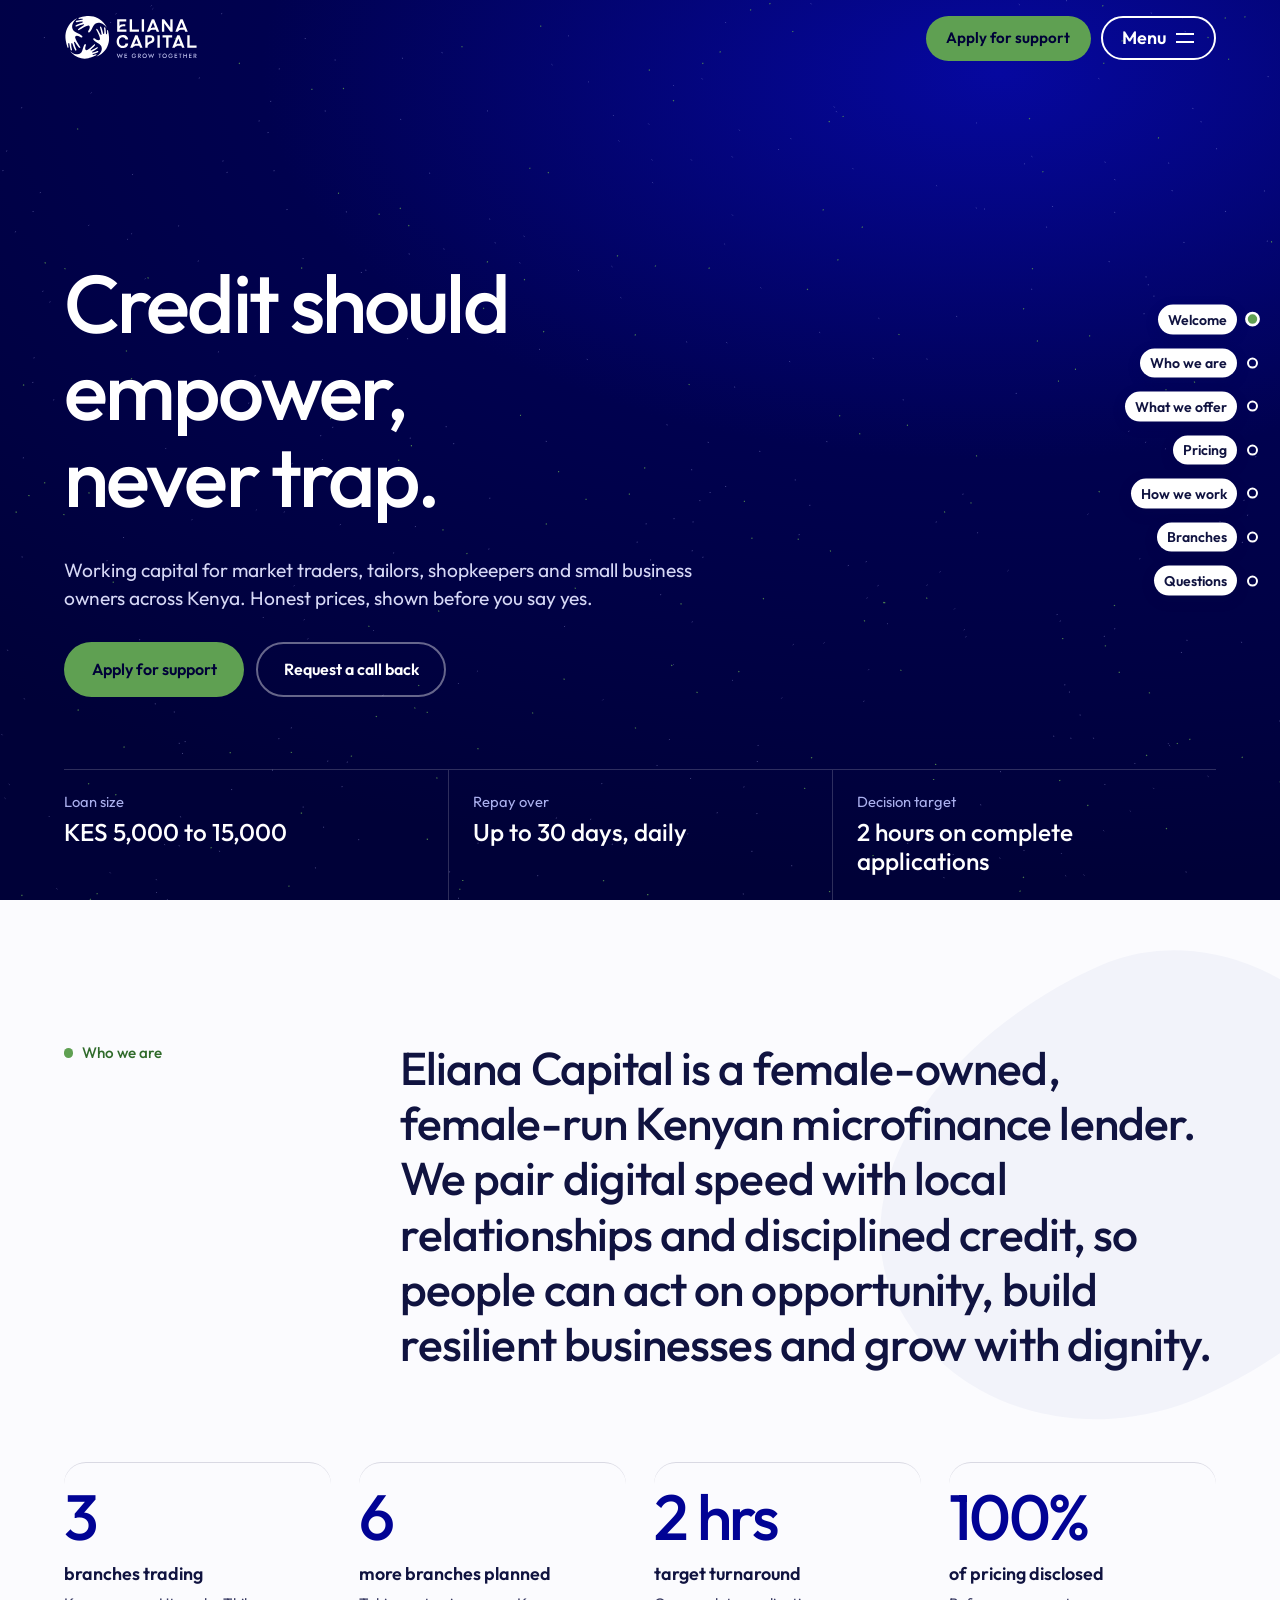
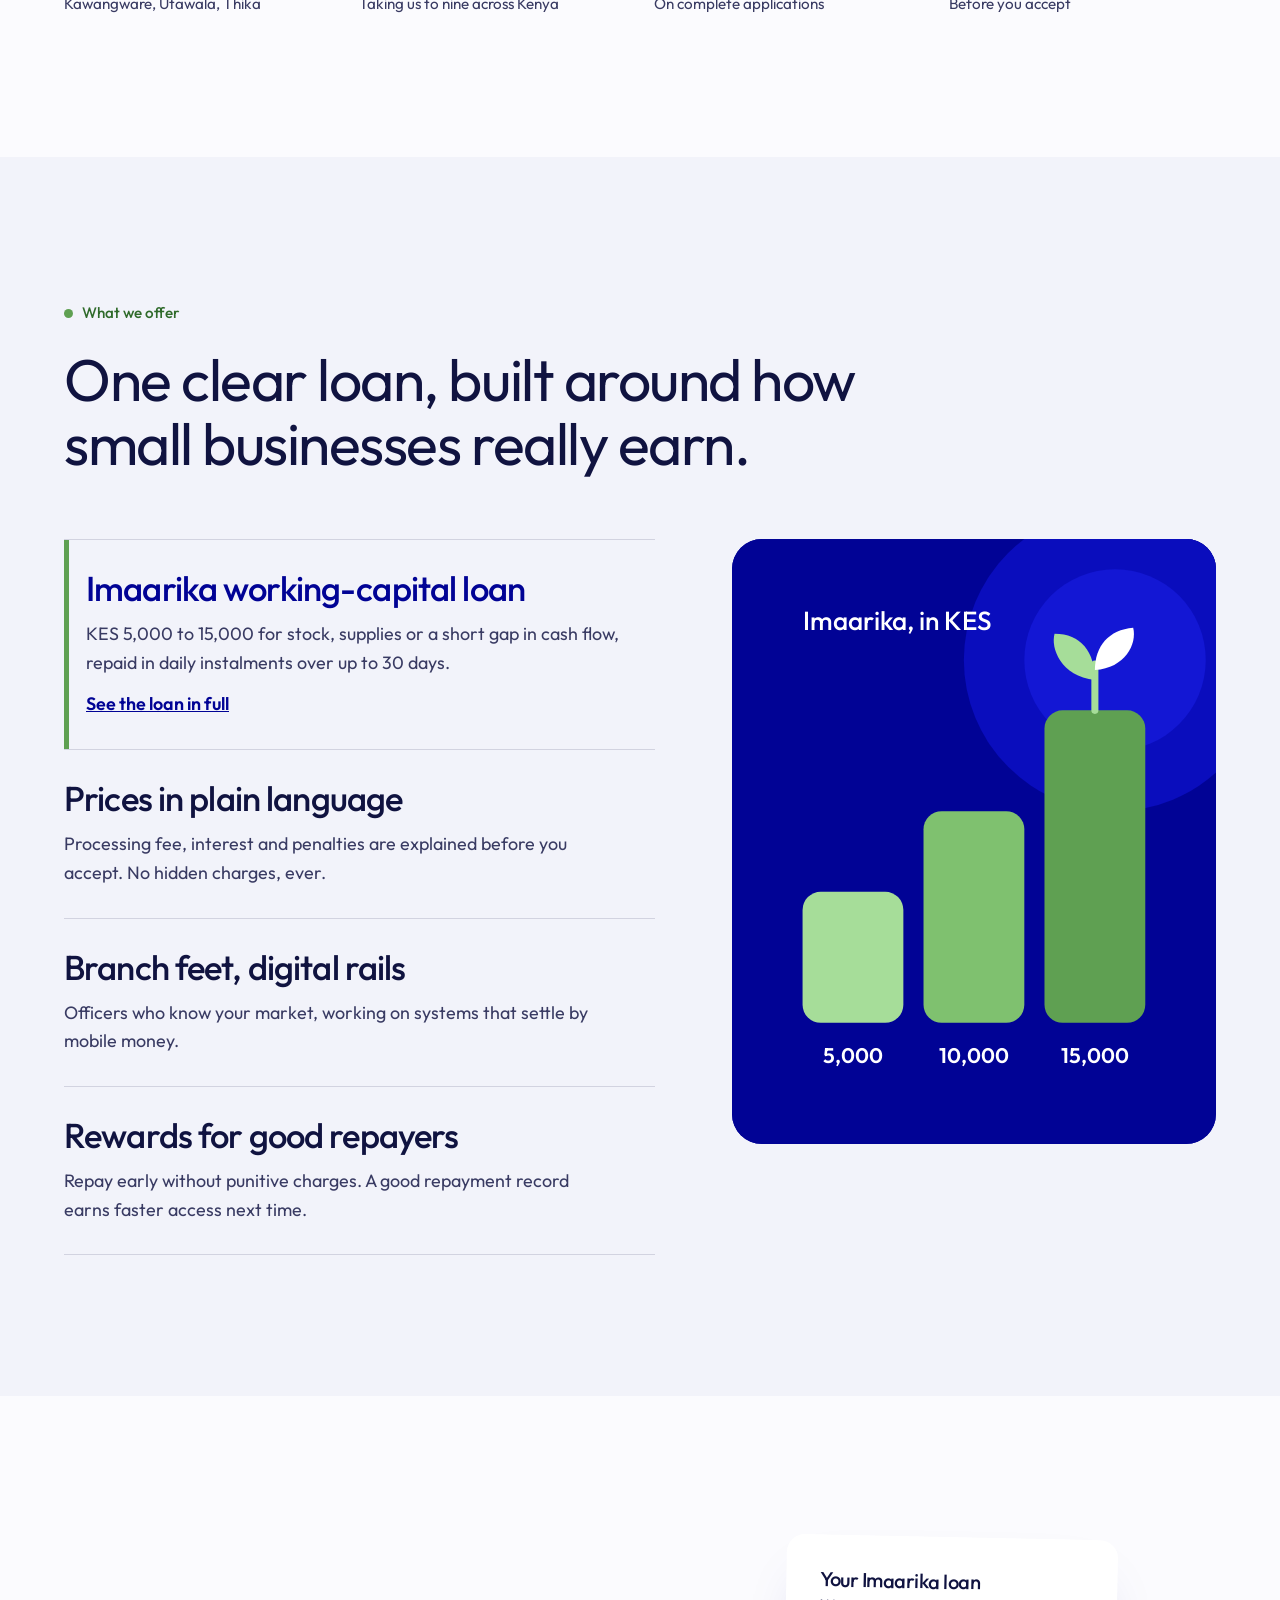
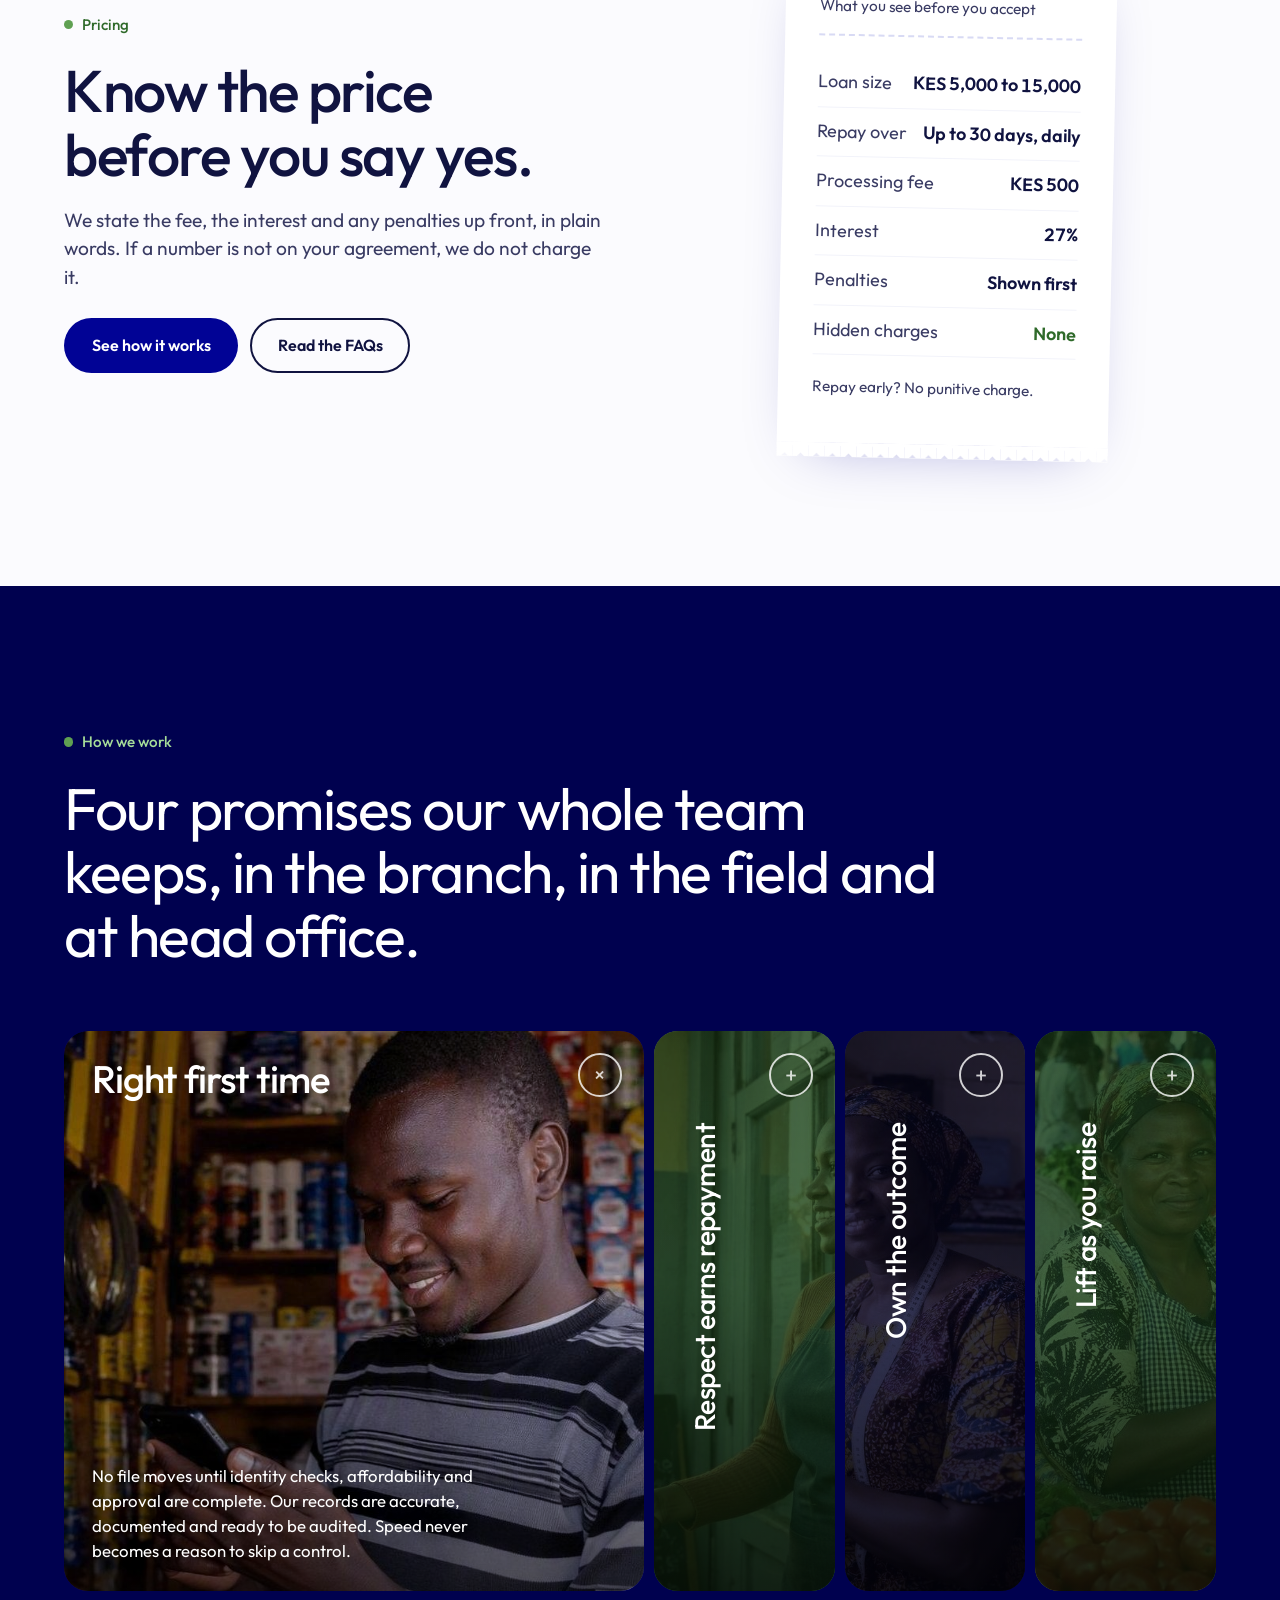
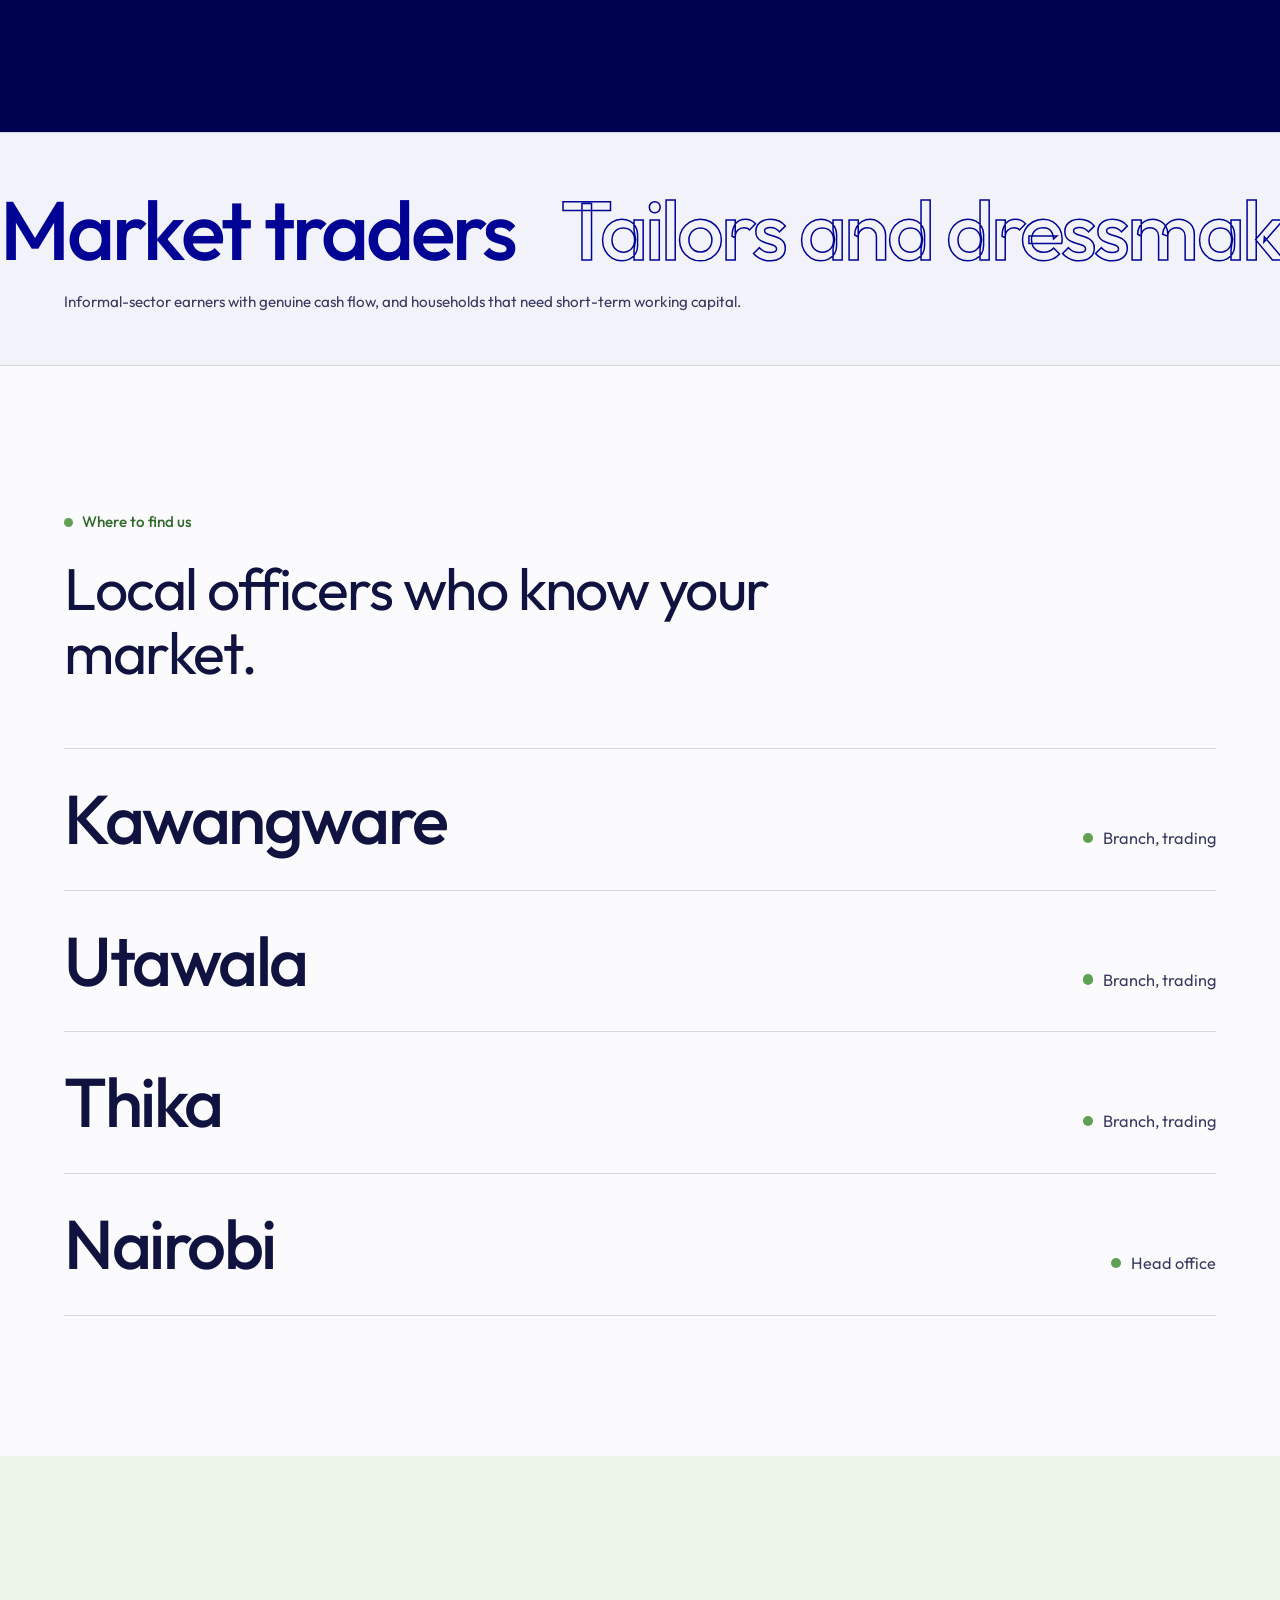
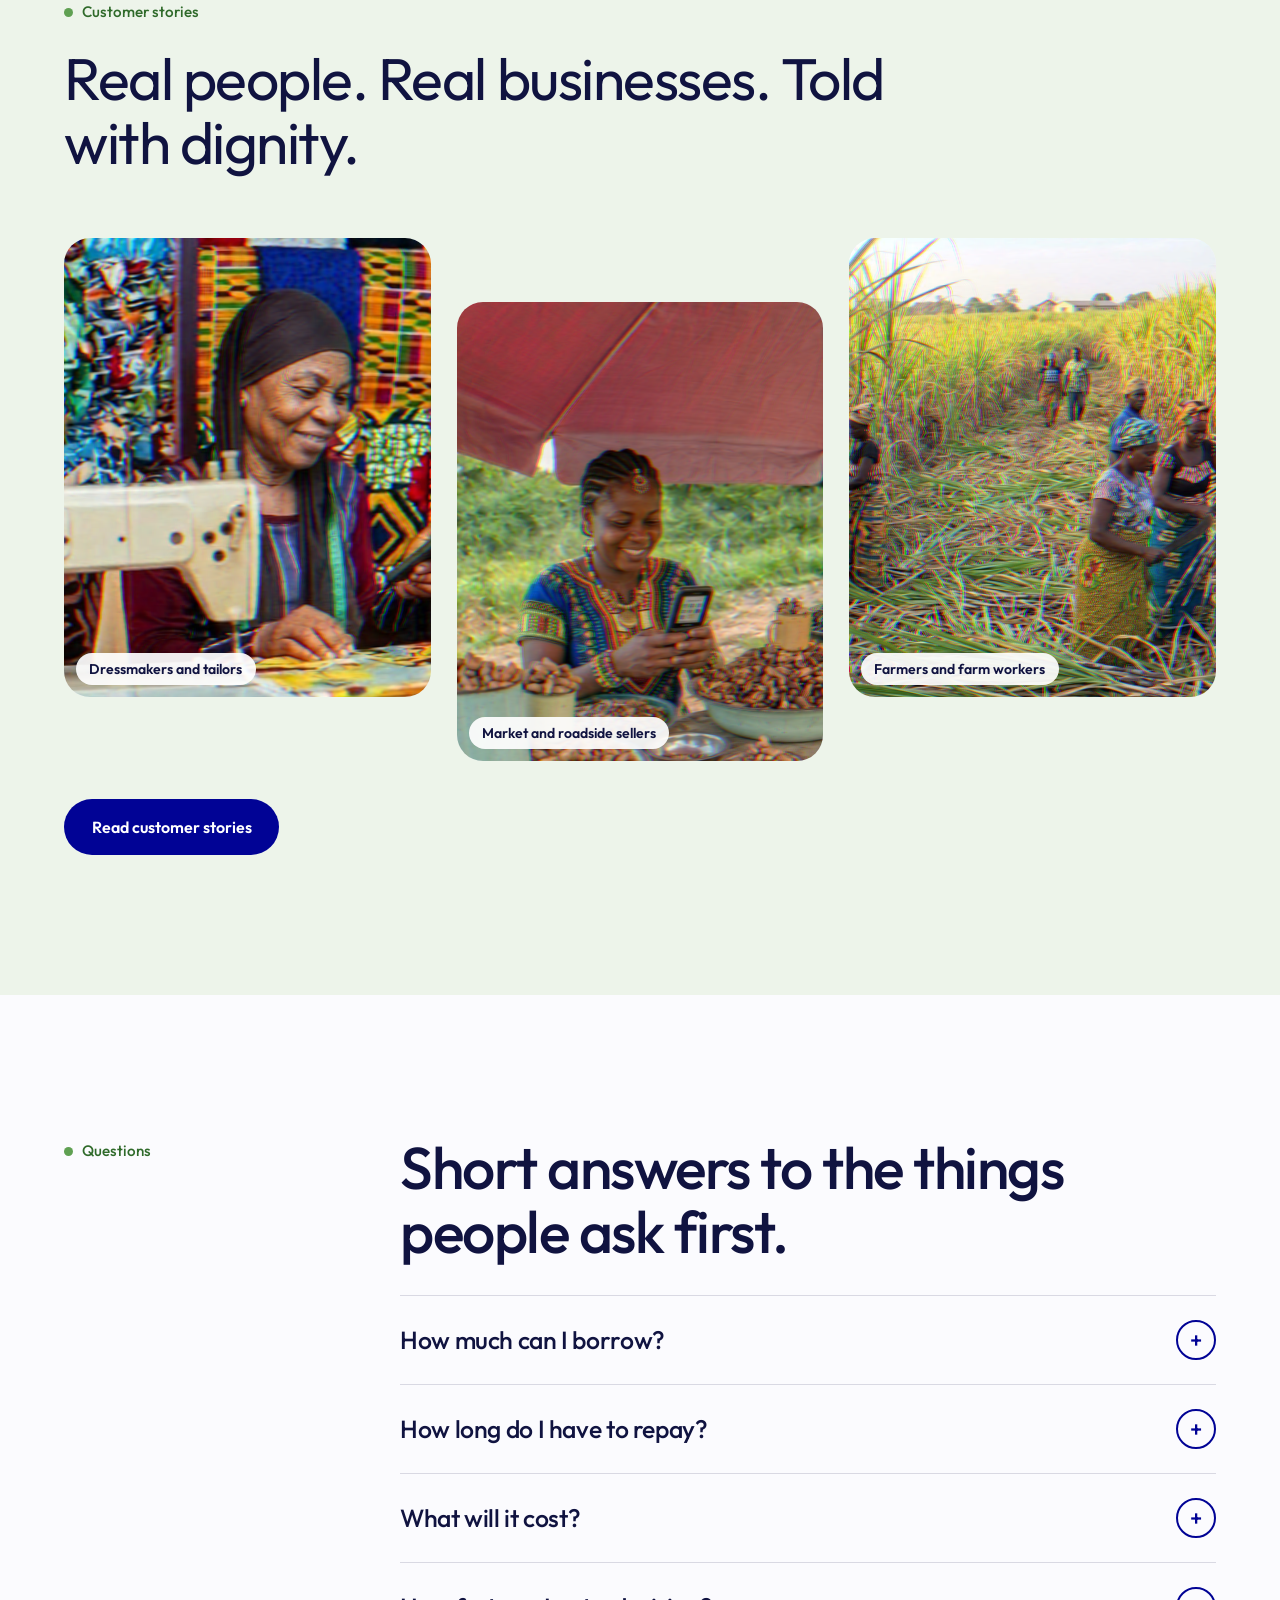
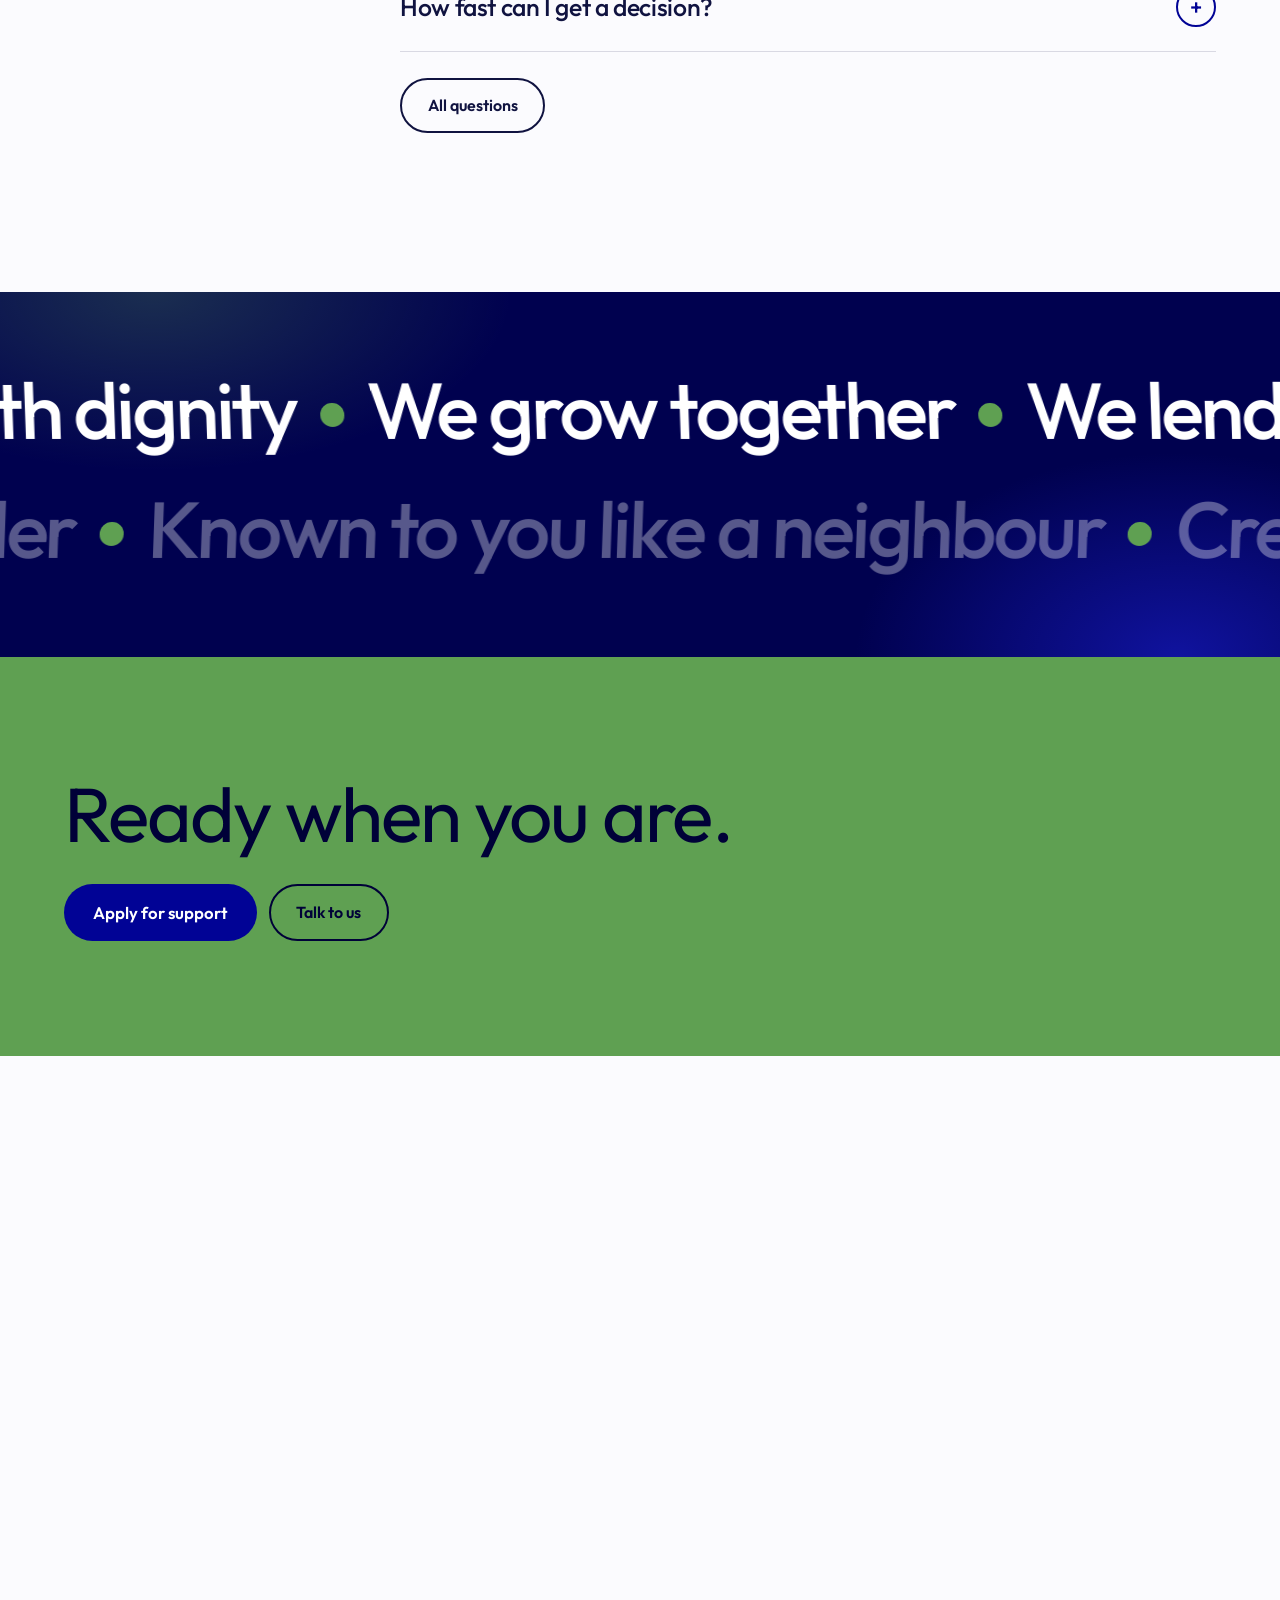
==== index.html @ a9d2c8b0 "my first commit" ====
<!doctype html>
<html lang="en">
<head>
<meta charset="utf-8">
<meta name="viewport" content="width=device-width, initial-scale=1">
<title>Eliana Capital | Credit that empowers, never traps</title>
<meta name="description" content="Eliana Capital is a Kenyan digital microfinance lender offering responsible working-capital loans of KES 5,000 to 15,000 with prices shown up front.">
<meta property="og:title" content="Eliana Capital | Credit that empowers, never traps"><meta property="og:description" content="Eliana Capital is a Kenyan digital microfinance lender offering responsible working-capital loans of KES 5,000 to 15,000 with prices shown up front."><meta property="og:type" content="website">
<meta name="theme-color" content="#010395">
<link rel="icon" href="assets/favicon.svg" type="image/svg+xml">
<link rel="preconnect" href="https://fonts.googleapis.com"><link rel="preconnect" href="https://fonts.gstatic.com" crossorigin>
<link href="https://fonts.googleapis.com/css2?family=Outfit:wght@300;400;500;600;700&display=swap" rel="stylesheet">
<link rel="stylesheet" href="css/styles.css">
</head>
<body>
<div class="curtain" aria-hidden="true"><svg viewBox="-1.05 -1.05 2.1 2.1"><use href="#hands"/></svg></div>
<noscript><style>.curtain{display:none}</style></noscript>
<a class="skip" href="#main">Skip to content</a>
<svg width="0" height="0" style="position:absolute" aria-hidden="true" focusable="false"><defs>
<g id="hands"><path d="M-0.5421 -0.8071C-0.5138 -0.8379 -0.483 -0.8662 -0.4508 -0.893C-0.4995 -0.8702 -0.5468 -0.8428 -0.5923 -0.8108C-0.8623 -0.6204 -1.0 -0.3123 -0.9848 -0.005C-0.9817 0.0373 -0.977 0.0809 -0.9701 0.1255C-0.9552 0.2226 -0.9305 0.3249 -0.8929 0.4309C-0.8872 0.4468 -0.8787 0.4589 -0.8642 0.4573C-0.8462 0.4553 -0.8404 0.437 -0.8433 0.4225C-0.8638 0.321 -0.8613 0.2533 -0.8386 0.2442C-0.8255 0.2388 -0.8124 0.2438 -0.8025 0.2947C-0.7878 0.3706 -0.7735 0.4731 -0.7491 0.551C-0.744 0.5673 -0.7277 0.5849 -0.7036 0.5771C-0.6877 0.5719 -0.679 0.5518 -0.6857 0.5261C-0.7079 0.441 -0.7255 0.3503 -0.7182 0.2696C-0.7165 0.2501 -0.7062 0.242 -0.6956 0.242C-0.6833 0.242 -0.6747 0.2492 -0.664 0.2784C-0.6319 0.3665 -0.577 0.5302 -0.5308 0.5815C-0.5208 0.5927 -0.5078 0.594 -0.4955 0.5867C-0.4833 0.5794 -0.4786 0.5604 -0.4859 0.5401C-0.5093 0.4749 -0.5723 0.3313 -0.5963 0.2052C-0.5985 0.1935 -0.5862 0.1763 -0.5712 0.1813C-0.5466 0.1894 -0.4301 0.3817 -0.3684 0.4481C-0.3304 0.4888 -0.293 0.4665 -0.3125 0.423C-0.3293 0.3852 -0.3784 0.3224 -0.4196 0.2522C-0.4905 0.1312 -0.5581 -0.0073 -0.5413 -0.0453C-0.5137 -0.1076 -0.4138 -0.0891 -0.3497 -0.0561C-0.3001 -0.0305 -0.2547 0.0062 -0.2202 -0.0247C-0.1879 -0.0535 -0.232 -0.0949 -0.2964 -0.1371C-0.355 -0.1755 -0.4464 -0.216 -0.5332 -0.2616C-0.6337 -0.3143 -0.6927 -0.4234 -0.6792 -0.5361C-0.6789 -0.5386 -0.6786 -0.541 -0.6782 -0.5435C-0.664 -0.6429 -0.6101 -0.7332 -0.5421 -0.8071Z"/><path d="M0.818 -0.5441C0.8472 -0.5161 0.8738 -0.4859 0.8989 -0.4544C0.8779 -0.5017 0.8525 -0.5479 0.8226 -0.5923C0.6447 -0.8562 0.3507 -0.995 0.0545 -0.9866C0.0137 -0.9845 -0.0284 -0.9808 -0.0715 -0.9751C-0.1653 -0.9627 -0.2644 -0.941 -0.3672 -0.9069C-0.3827 -0.9017 -0.3944 -0.8938 -0.3932 -0.8798C-0.3916 -0.8624 -0.3741 -0.8564 -0.3602 -0.859C-0.262 -0.8766 -0.1968 -0.8729 -0.1884 -0.8509C-0.1836 -0.8381 -0.1887 -0.8255 -0.2379 -0.8171C-0.3113 -0.8044 -0.4103 -0.7928 -0.4857 -0.7708C-0.5016 -0.7662 -0.5189 -0.7509 -0.5118 -0.7275C-0.5072 -0.7121 -0.488 -0.7033 -0.4631 -0.7093C-0.3806 -0.729 -0.2929 -0.744 -0.2154 -0.7354C-0.1967 -0.7333 -0.189 -0.7233 -0.1893 -0.713C-0.1895 -0.7012 -0.1966 -0.693 -0.2249 -0.6834C-0.3104 -0.6542 -0.4692 -0.6047 -0.5196 -0.5612C-0.5306 -0.5517 -0.5321 -0.5393 -0.5253 -0.5273C-0.5185 -0.5154 -0.5003 -0.5105 -0.4806 -0.5171C-0.4173 -0.5383 -0.2777 -0.5961 -0.1558 -0.6167C-0.1445 -0.6186 -0.1282 -0.6064 -0.1333 -0.5921C-0.1416 -0.5685 -0.3292 -0.4602 -0.3944 -0.402C-0.4344 -0.3664 -0.4136 -0.3299 -0.3713 -0.3477C-0.3346 -0.3632 -0.2731 -0.4092 -0.2046 -0.4474C-0.0867 -0.5133 0.0481 -0.5756 0.0843 -0.5587C0.1438 -0.5308 0.124 -0.435 0.0908 -0.3738C0.0652 -0.3267 0.029 -0.2836 0.058 -0.2498C0.0851 -0.2182 0.1259 -0.2598 0.1678 -0.3209C0.206 -0.3766 0.2469 -0.4638 0.2925 -0.5465C0.3453 -0.6422 0.4516 -0.6969 0.5598 -0.6815C0.5621 -0.6812 0.5645 -0.6808 0.5669 -0.6804C0.6623 -0.6647 0.7482 -0.611 0.818 -0.5441Z"/><path d="M0.5132 0.7895C0.484 0.8154 0.4528 0.8386 0.4205 0.8604C0.4677 0.8439 0.5142 0.823 0.5593 0.7976C0.8273 0.647 0.9839 0.3747 0.9988 0.0888C1.0 0.0493 0.9997 0.0086 0.9976 -0.0334C0.9929 -0.1247 0.9798 -0.2217 0.9549 -0.3234C0.9512 -0.3387 0.9445 -0.3506 0.9309 -0.3505C0.914 -0.3504 0.9069 -0.334 0.9082 -0.3204C0.9176 -0.2245 0.909 -0.162 0.8871 -0.1557C0.8744 -0.152 0.8627 -0.1579 0.8584 -0.2059C0.8519 -0.2776 0.8484 -0.3738 0.8332 -0.4482C0.83 -0.4638 0.8166 -0.4816 0.7935 -0.4767C0.7783 -0.4734 0.7684 -0.4556 0.7722 -0.4312C0.7847 -0.3502 0.7924 -0.2646 0.778 -0.1906C0.7745 -0.1727 0.7643 -0.1662 0.7544 -0.1672C0.743 -0.1684 0.7358 -0.1759 0.7287 -0.2038C0.7072 -0.2884 0.6719 -0.4452 0.634 -0.4971C0.6257 -0.5084 0.6139 -0.5109 0.6018 -0.5052C0.5898 -0.4996 0.5837 -0.4825 0.5885 -0.463C0.604 -0.4004 0.6488 -0.2615 0.659 -0.1425C0.66 -0.1315 0.647 -0.1167 0.6336 -0.1227C0.6115 -0.1326 0.5219 -0.3216 0.471 -0.3889C0.4397 -0.4302 0.403 -0.4131 0.4168 -0.371C0.4289 -0.3344 0.4684 -0.2716 0.4999 -0.2027C0.5541 -0.084 0.6036 0.0506 0.5845 0.0841C0.553 0.1393 0.4623 0.1127 0.406 0.076C0.3625 0.0477 0.324 0.0094 0.2891 0.0347C0.2565 0.0584 0.2934 0.1009 0.349 0.1461C0.3997 0.1871 0.4805 0.2333 0.5565 0.2836C0.6445 0.342 0.6889 0.4485 0.6657 0.5515C0.6652 0.5538 0.6647 0.5561 0.6641 0.5583C0.6415 0.649 0.5831 0.7275 0.5132 0.7895Z"/><path d="M-0.6783 0.6816C-0.7083 0.6622 -0.7365 0.6404 -0.7637 0.6173C-0.7375 0.6549 -0.7076 0.6908 -0.6741 0.7243C-0.4749 0.9239 -0.1958 0.995 0.0604 0.9377C0.0955 0.9291 0.1314 0.9187 0.168 0.9065C0.2475 0.8799 0.3299 0.8443 0.4136 0.7973C0.4262 0.7902 0.4351 0.7814 0.4316 0.7694C0.4274 0.7545 0.4111 0.7523 0.3994 0.7568C0.317 0.7887 0.2597 0.7965 0.2487 0.7788C0.2424 0.7685 0.2447 0.7567 0.286 0.741C0.3477 0.7177 0.4319 0.6908 0.4938 0.659C0.5068 0.6523 0.5192 0.6362 0.5092 0.617C0.5025 0.6043 0.4843 0.6 0.4637 0.6093C0.3953 0.6403 0.3216 0.6682 0.2527 0.6738C0.2361 0.6752 0.2277 0.6677 0.2262 0.6588C0.2244 0.6484 0.2292 0.6401 0.2522 0.627C0.3216 0.5872 0.4514 0.5173 0.4879 0.471C0.4958 0.4609 0.4951 0.4499 0.4871 0.4406C0.4792 0.4314 0.4626 0.4302 0.4466 0.4393C0.3951 0.4684 0.2834 0.5422 0.1809 0.5806C0.1714 0.5842 0.1551 0.5763 0.1571 0.563C0.1604 0.5411 0.3052 0.4153 0.3521 0.3537C0.3809 0.316 0.3567 0.2877 0.3229 0.3103C0.2936 0.33 0.2479 0.3804 0.1948 0.4252C0.1033 0.5024 -0.0034 0.5793 -0.0377 0.5706C-0.0941 0.5565 -0.0931 0.4698 -0.0745 0.411C-0.0602 0.3656 -0.036 0.3221 -0.0669 0.2976C-0.0958 0.2746 -0.1243 0.3177 -0.1504 0.378C-0.1743 0.4328 -0.1951 0.5156 -0.2208 0.5952C-0.2506 0.6873 -0.3338 0.7527 -0.4305 0.7576C-0.4326 0.7578 -0.4347 0.7578 -0.4369 0.7579C-0.5225 0.7603 -0.6063 0.7281 -0.6783 0.6816Z"/></g>
</defs></svg>
<header class="hdr"><div class="container">
<a class="logo " href="index.html" aria-label="Eliana Capital, home"><img class="logo-on-dark" src="assets/logo-white.svg" alt="Eliana Capital, we grow together" width="134" height="46"><img class="logo-on-light" src="assets/logo-color.svg" alt="" width="134" height="46" aria-hidden="true"></a>
<div class="hdr-right"><a class="btn btn-sm" href="contact.html#apply">Apply for support</a>
<button class="menu-btn" type="button" aria-expanded="false" aria-controls="menu"><span>Menu</span><i></i></button></div>
</div></header>
<nav class="menu" id="menu" aria-label="Main">
<ul><li><a href="index.html" aria-current="page">Home</a></li><li><a href="about.html">About us</a></li><li><a href="services.html">Our services</a></li><li><a href="how-it-works.html">How it works</a></li><li><a href="customer-stories.html">Customer stories</a></li><li><a href="faqs.html">FAQs</a></li><li><a href="contact.html">Contact us</a></li></ul>
<aside><h2>Talk to us</h2><p><a href="tel:+254700000000">+254 7XX XXX XXX</a><br><a href="https://wa.me/254700000000">WhatsApp us</a><br><a href="mailto:hello@eliana-capital.com">hello@eliana-capital.com</a></p>
<h2>Find us</h2><p>Kawangware, Utawala, Thika<br>Head office, Nairobi</p></aside>
</nav>
<main id="main">
<section class="hero" id="top" data-rail="Welcome">
<svg class="hero-mark" viewBox="-1.05 -1.05 2.1 2.1" aria-hidden="true"><use href="#hands"/></svg>
<canvas data-flow aria-hidden="true"></canvas>
<canvas data-scene="hero" aria-hidden="true"></canvas>
<div class="container hero-inner">
<h1><span class="ln"><span>Credit should</span></span><span class="ln"><span>empower,</span></span><span class="ln"><span>never trap.</span></span></h1>
<p class="lead">Working capital for market traders, tailors, shopkeepers and small business owners across Kenya. Honest prices, shown before you say yes.</p>
<div class="btn-row"><a class="btn btn-green" href="contact.html#apply">Apply for support</a><a class="btn btn-ghost" href="contact.html#callback">Request a call back</a></div>
</div>
<div class="container"><dl class="hero-facts">
<div><dt>Loan size</dt><dd>KES 5,000 to 15,000</dd></div>
<div><dt>Repay over</dt><dd>Up to 30 days, daily</dd></div>
<div><dt>Decision target</dt><dd>2 hours on complete applications</dd></div>
</dl></div></section>

<section class="sec" id="who" data-rail="Who we are">
<div class="blob" style="width:42vw;height:34vw;right:-10vw;top:8%;transform:rotate(-24deg)"></div>
<div class="container">
<div class="grid-label"><p class="label">Who we are</p>
<p class="lit" data-lit>Eliana Capital is a female-owned, female-run Kenyan microfinance lender. We pair digital speed with local relationships and disciplined credit, so people can act on opportunity, build resilient businesses and grow with dignity.</p></div>
<dl class="stats">
<div class="stat"><dt>Branches trading</dt><dd><span class="v">3</span><span class="t">branches trading</span><span class="s">Kawangware, Utawala, Thika</span></dd></div>
<div class="stat"><dt>Planned</dt><dd><span class="v">6</span><span class="t">more branches planned</span><span class="s">Taking us to nine across Kenya</span></dd></div>
<div class="stat"><dt>Turnaround</dt><dd><span class="v">2 hrs</span><span class="t">target turnaround</span><span class="s">On complete applications</span></dd></div>
<div class="stat"><dt>Pricing</dt><dd><span class="v">100%</span><span class="t">of pricing disclosed</span><span class="s">Before you accept</span></dd></div>
</dl></div></section>

<section class="sec sec--mist" id="offer" data-rail="What we offer">
<div class="container">
<div class="sec-head"><p class="label">What we offer</p><h2>One clear loan, built around how small businesses really earn.</h2></div>
<div class="split"><ul class="svc-list"><li class="svc" tabindex="0"><h3>Imaarika working-capital loan</h3><p>KES 5,000 to 15,000 for stock, supplies or a short gap in cash flow, repaid in daily instalments over up to 30 days.</p><a href="services.html">See the loan in full</a></li><li class="svc" tabindex="0"><h3>Prices in plain language</h3><p>Processing fee, interest and penalties are explained before you accept. No hidden charges, ever.</p></li><li class="svc" tabindex="0"><h3>Branch feet, digital rails</h3><p>Officers who know your market, working on systems that settle by mobile money.</p></li><li class="svc" tabindex="0"><h3>Rewards for good repayers</h3><p>Repay early without punitive charges. A good repayment record earns faster access next time.</p></li></ul>
<div class="stage" aria-hidden="false">
<svg class="scene" viewBox="0 0 480 600" role="img" aria-label="Three bars rising from KES 5,000 to KES 15,000, topped with a sprout"><rect width="480" height="600" fill="#010395"/>
<circle cx="380" cy="120" r="150" fill="#0a0dbd"/><circle cx="380" cy="120" r="90" fill="#1317d4"/>
<rect x="70" y="350" width="100" height="130" rx="18" fill="#a6dd99"/><rect x="190" y="270" width="100" height="210" rx="18" fill="#7fc16f"/><rect x="310" y="170" width="100" height="310" rx="18" fill="#5fa052"/>
<g fill="#fff" font-size="21" font-weight="600" text-anchor="middle"><text x="120" y="520">5,000</text><text x="240" y="520">10,000</text><text x="360" y="520">15,000</text></g>
<text x="70" y="90" fill="#fff" font-size="26" font-weight="500">Imaarika, in KES</text>
<g transform="translate(360 170)"><path d="M0 0 V-46" stroke="#a6dd99" stroke-width="7" stroke-linecap="round"/><path d="M0 -30 C-34 -34 -44 -62 -40 -76 C-14 -76 0 -58 0 -30Z" fill="#a6dd99"/><path d="M0 -40 C30 -42 42 -66 38 -82 C14 -80 0 -64 0 -40Z" fill="#fff"/></g></svg>
<svg class="scene" viewBox="0 0 480 600" role="img" aria-label="A receipt listing fee, interest and no hidden charges"><rect width="480" height="600" fill="#2f6a2a"/>
<circle cx="90" cy="520" r="170" fill="#3a7a33"/>
<path d="M90 70 H390 V500 L367 484 L343 500 L318 484 L294 500 L270 484 L245 500 L221 484 L197 500 L172 484 L148 500 L124 484 L90 500Z" fill="#fff"/>
<g fill="#101340" font-size="22" font-weight="600"><text x="122" y="130">Your Imaarika loan</text></g>
<g fill="#393b63" font-size="19"><text x="122" y="200">Processing fee</text><text x="122" y="262">Interest</text><text x="122" y="324">Penalties</text><text x="122" y="386">Hidden charges</text></g>
<g fill="#101340" font-size="19" font-weight="600" text-anchor="end"><text x="358" y="200">KES 500</text><text x="358" y="262">27%</text><text x="358" y="324">Stated first</text><text x="358" y="386" fill="#2f6a2a">None</text></g>
<g stroke="#d8daf4" stroke-width="2" stroke-dasharray="6 6"><path d="M122 150 H358"/></g>
<circle cx="240" cy="440" r="26" fill="#5fa052"/><path d="M227 440 l9 10 l18 -21" stroke="#fff" stroke-width="6" fill="none" stroke-linecap="round" stroke-linejoin="round"/></svg>
<svg class="scene" viewBox="0 0 480 600" role="img" aria-label="Branch locations connected to a mobile phone"><rect width="480" height="600" fill="#d8daf4"/>
<circle cx="240" cy="300" r="210" fill="#e6e7f8"/><circle cx="240" cy="300" r="140" fill="#eff0fb"/>
<g stroke="#010395" stroke-width="3" stroke-dasharray="3 9" stroke-linecap="round" fill="none"><path d="M96 150 Q170 230 210 280"/><path d="M96 450 Q170 380 210 330"/><path d="M400 120 Q330 210 285 270"/></g>
<g fill="#5fa052"><circle cx="96" cy="150" r="22"/><circle cx="96" cy="450" r="22"/><circle cx="400" cy="120" r="22"/></g><g fill="#fff"><circle cx="96" cy="150" r="8"/><circle cx="96" cy="450" r="8"/><circle cx="400" cy="120" r="8"/></g>
<g fill="#101340" font-size="18" font-weight="600"><text x="126" y="157">Kawangware</text><text x="126" y="457">Utawala</text><text x="300" y="100" >Thika</text></g>
<rect x="195" y="230" width="100" height="190" rx="20" fill="#010395"/><rect x="205" y="250" width="80" height="140" rx="8" fill="#fff"/><circle cx="245" cy="406" r="6" fill="#d8daf4"/>
<rect x="215" y="268" width="60" height="10" rx="5" fill="#d8daf4"/><rect x="215" y="290" width="40" height="10" rx="5" fill="#d8daf4"/><rect x="215" y="322" width="60" height="42" rx="10" fill="#5fa052"/></svg>
<svg class="scene" viewBox="0 0 480 600" role="img" aria-label="Steps climbing upward, one step per loan"><rect width="480" height="600" fill="#00014f"/>
<circle cx="120" cy="140" r="120" fill="#0a0dbd" opacity=".7"/>
<rect x="60" y="400" width="90" height="120" rx="14" fill="#a6dd99"/><rect x="160" y="340" width="90" height="180" rx="14" fill="#7fc16f"/><rect x="260" y="270" width="90" height="250" rx="14" fill="#5fa052"/><rect x="360" y="190" width="70" height="330" rx="14" fill="#fff"/>
<g stroke="#a6dd99" stroke-width="3" stroke-dasharray="3 9" stroke-linecap="round" fill="none"><path d="M105 370 Q140 300 205 310"/><path d="M205 310 Q250 250 305 240"/><path d="M305 240 Q340 170 395 160"/></g>
<circle cx="395" cy="150" r="22" fill="#5fa052"/><path d="M384 150 l8 9 l16 -19" stroke="#fff" stroke-width="5" fill="none" stroke-linecap="round" stroke-linejoin="round"/>
<text x="60" y="80" fill="#fff" font-size="26" font-weight="500">Each good repayment</text><text x="60" y="112" fill="#cfd1f3" font-size="22">opens the next door faster</text></svg>
</div></div>
</div></section>

<section class="sec" id="price" data-rail="Pricing">
<div class="container grid-2" style="align-items:center">
<div><p class="label">Pricing</p><h2>Know the price before you say yes.</h2>
<p class="lead" style="margin-top:1.2rem">We state the fee, the interest and any penalties up front, in plain words. If a number is not on your agreement, we do not charge it.</p>
<div class="btn-row" style="margin-top:1.6rem"><a class="btn btn-blue" href="how-it-works.html">See how it works</a><a class="btn btn-line" href="faqs.html">Read the FAQs</a></div></div>
<div class="receipt" role="group" aria-label="Example of what is shown before you accept">
<h3>Your Imaarika loan</h3><p class="sub">What you see before you accept</p>
<dl><div class="row"><dt>Loan size</dt><dd>KES 5,000 to 15,000</dd></div>
<div class="row"><dt>Repay over</dt><dd>Up to 30 days, daily</dd></div>
<div class="row"><dt>Processing fee</dt><dd>KES 500</dd></div>
<div class="row"><dt>Interest</dt><dd>27%</dd></div>
<div class="row"><dt>Penalties</dt><dd>Shown first</dd></div>
<div class="row"><dt>Hidden charges</dt><dd class="ok">None</dd></div></dl>
<p class="receipt-note">Repay early? No punitive charge.</p></div>
</div></section>

<section class="sec sec--night dark" id="values" data-rail="How we work">
<div class="container">
<div class="sec-head"><p class="label">How we work</p><h2>Four promises our whole team keeps, in the branch, in the field and at head office.</h2></div>
<div class="panels"><div class="panel p1" role="button" tabindex="0" aria-expanded="false"><img class="pimg" src="assets/how-right-first-time.jpg" alt="A shopkeeper smiling as he checks his phone in his stocked shop" loading="lazy" style="object-position:50% 30%"><span class="shade" aria-hidden="true"></span><span class="corner" aria-hidden="true">+</span><span class="vt" aria-hidden="true">Right first time</span><h3 class="ht">Right first time</h3><div class="body"><p>No file moves until identity checks, affordability and approval are complete. Our records are accurate, documented and ready to be audited. Speed never becomes a reason to skip a control.</p></div></div><div class="panel p2" role="button" tabindex="0" aria-expanded="false"><img class="pimg" src="assets/how-respect.jpg" alt="A customer and a shop owner shaking hands in a doorway" loading="lazy" style="object-position:88% 40%"><span class="shade" aria-hidden="true"></span><span class="corner" aria-hidden="true">+</span><span class="vt" aria-hidden="true">Respect earns repayment</span><h3 class="ht">Respect earns repayment</h3><div class="body"><p>We price in plain language, with no hidden charges, ever. We follow up firmly and courteously and never intimidate a customer. We handle your data as carefully as your money.</p></div></div><div class="panel p3" role="button" tabindex="0" aria-expanded="false"><img class="pimg" src="assets/how-own-outcome.jpg" alt="A dressmaker in her workshop with a tape measure around her neck" loading="lazy" style="object-position:30% 25%"><span class="shade" aria-hidden="true"></span><span class="corner" aria-hidden="true">+</span><span class="vt" aria-hidden="true">Own the outcome</span><h3 class="ht">Own the outcome</h3><div class="body"><p>We know our targets daily and say where we stand. We raise arrears, errors and risks early, and we do what we said by when we said.</p></div></div><div class="panel p4" role="button" tabindex="0" aria-expanded="false"><img class="pimg" src="assets/how-lift.jpg" alt="A market trader smiling behind a stall of fresh tomatoes and greens" loading="lazy" style="object-position:40% 35%"><span class="shade" aria-hidden="true"></span><span class="corner" aria-hidden="true">+</span><span class="vt" aria-hidden="true">Lift as you raise</span><h3 class="ht">Lift as you raise</h3><div class="body"><p>We coach openly, share what is working in each market, and recognise good work out loud. Feedback is a tool, not a verdict.</p></div></div></div>
</div></section>

<div class="marquee" aria-label="People we back">
<div class="marquee-track" aria-hidden="true"><span>Market traders</span><span>Tailors and dressmakers</span><span>Grocers</span><span>Kiosk owners</span><span>Food vendors</span><span>Salon owners</span><span>Shopkeepers</span><span>Home businesses</span><span>Market traders</span><span>Tailors and dressmakers</span><span>Grocers</span><span>Kiosk owners</span><span>Food vendors</span><span>Salon owners</span><span>Shopkeepers</span><span>Home businesses</span></div>
<p class="marquee-note"><span class="sr">People we back: </span>Informal-sector earners with genuine cash flow, and households that need short-term working capital.</p></div>

<section class="sec" id="branches" data-rail="Branches">
<div class="container">
<div class="sec-head"><p class="label">Where to find us</p><h2>Local officers who know your market.</h2></div>
<ul class="branches">
<li class="live"><span class="bn">Kawangware</span><span class="bd"><i class="tag"></i>Branch, trading</span></li>
<li class="live"><span class="bn">Utawala</span><span class="bd"><i class="tag"></i>Branch, trading</span></li>
<li class="live"><span class="bn">Thika</span><span class="bd"><i class="tag"></i>Branch, trading</span></li>
<li class="live"><span class="bn">Nairobi</span><span class="bd"><i class="tag"></i>Head office</span></li>
<!--<li class="soon"><span class="bn">Six more</span><span class="bd"><i class="tag"></i>Branches planned</span></li>-->
</ul></div></section>

<section class="sec sec--leaf">
<div class="container">
<div class="sec-head"><p class="label">Customer stories</p><h2>Real people. Real businesses. Told with dignity.</h2></div>
<div class="photos"><figure class="photo has-img " data-tilt><img src="assets/tailor.jpg" alt="A dressmaker smiling as she checks her phone at her sewing machine, surrounded by colourful fabrics" loading="lazy" style="object-position:72% 35%"><figcaption>Dressmakers and tailors</figcaption><a class="photo-link" href="story-dressmaker.html" aria-label="Read the story: Dressmakers and tailors"><span>Read story</span></a></figure><figure class="photo has-img " data-tilt><img src="assets/shop.jpg" alt="A roadside seller in a bright blue top smiling at her phone beside bowls of groundnuts" loading="lazy" style="object-position:50% 30%"><figcaption>Market and roadside sellers</figcaption><a class="photo-link" href="story-market-seller.html" aria-label="Read the story: Market and roadside sellers"><span>Read story</span></a></figure><figure class="photo has-img " data-tilt><img src="assets/farmers.jpg" alt="Women and men harvesting sugarcane together in a field at golden hour" loading="lazy" style="object-position:74% 55%"><figcaption>Farmers and farm workers</figcaption><a class="photo-link" href="story-farmers.html" aria-label="Read the story: Farmers and farm workers"><span>Read story</span></a></figure></div>
<div class="btn-row" style="margin-top:2.4rem"><a class="btn btn-blue" href="customer-stories.html">Read customer stories</a></div>
</div></section>

<section class="sec" id="faq" data-rail="Questions">
<div class="container grid-label"><div><p class="label">Questions</p></div>
<div><h2 style="margin-bottom:2rem">Short answers to the things people ask first.</h2><div class="faq"><details><summary>How much can I borrow?</summary><div class="ans"><p>Imaarika loans range from KES 5,000 to KES 15,000, sized to what your business can comfortably repay.</p></div></details><details><summary>How long do I have to repay?</summary><div class="ans"><p>Up to 30 days, with daily repayments. Daily instalments are small, so they fit the way market and shop income arrives.</p></div></details><details><summary>What will it cost?</summary><div class="ans"><p>A KES 500 processing fee and 27% interest. Any penalties are stated up front, and there are no hidden charges. You see the full price before you accept, and you decide.</p></div></details><details><summary>How fast can I get a decision?</summary><div class="ans"><p>Our target is two hours on a complete application. We never skip identity checks, affordability or approval, so an incomplete file takes longer.</p></div></details></div>
<p style="margin-top:1.6rem"><a class="btn btn-line" href="faqs.html">All questions</a></p></div></div></section>

<section class="vel" aria-hidden="true">
<div class="vel-row" data-dir="-1"><div class="vel-track"><div class="vel-group"><span>We lend with purpose</span><i></i><span>We serve with dignity</span><i></i><span>We grow together</span><i></i></div></div></div>
<div class="vel-row vel-row--out" data-dir="1"><div class="vel-track"><div class="vel-group"><span>Credit that empowers, never traps</span><i></i><span>Fast as a digital lender</span><i></i><span>Known to you like a neighbour</span><i></i></div></div></div>
</section><section class="cta sec--green"><canvas data-scene="wave" aria-hidden="true"></canvas><div class="container wrap"><h2>Ready when you are.</h2>
<div class="btn-row"><a class="btn btn-blue" href="contact.html#apply">Apply for support</a><a class="btn btn-line" href="contact.html#callback">Talk to us</a></div></div></section>
</main>
<footer class="foot">
<div class="container foot-grid">
<div><a class="logo logo--foot" href="index.html" aria-label="Eliana Capital, home"><img class="logo-on-dark" src="assets/logo-white.svg" alt="Eliana Capital, we grow together" width="134" height="46"><img class="logo-on-light" src="assets/logo-color.svg" alt="" width="134" height="46" aria-hidden="true"></a><p class="tag">Accessible, responsible lending for the people who keep Kenya's markets moving.</p></div>
<div><h2>Explore</h2><ul><li><a href="index.html">Home</a></li><li><a href="about.html">About us</a></li><li><a href="services.html">Our services</a></li><li><a href="how-it-works.html">How it works</a></li><li><a href="customer-stories.html">Customer stories</a></li><li><a href="faqs.html">FAQs</a></li><li><a href="contact.html">Contact us</a></li></ul></div>
<div><h2>Reach us</h2><ul><li><a href="tel:+254721881177">+254 721881177</a></li><li><a href="https://wa.me/254721881177">WhatsApp</a></li><li><a href="mailto:support@eliana-capital.com">support@eliana-capital.com</a></li></ul></div>
<div><h2>Good to know</h2><ul><li><a href="privacy.html">Privacy notice</a></li><li><a href="terms.html">Terms of use</a></li><li><a href="accessibility.html">Accessibility statement</a></li><li><a href="contact.html#complaint">Make a complaint</a></li><li><a href="faqs.html">Questions about pricing</a></li></ul></div>
</div>
<div class="foot-word" aria-hidden="true">Eliana</div>
<div class="foot-base"><div class="container" style="display:flex;flex-wrap:wrap;justify-content:space-between;gap:12px"><span>&copy; <span data-year>2026</span> Eliana Capital Limited. We grow together.</span><span class="foot-legal"><a href="privacy.html">Privacy</a><a href="terms.html">Terms</a><a href="accessibility.html">Accessibility</a></span></div></div>
</footer>
<script src="js/imgdata.js"></script>
<script src="assets/vendor/three.min.js"></script>
<script src="js/scene3d.js"></script>
<script src="js/main.js"></script>
<script src="js/fx.js"></script>
<script src="js/gl-images.js"></script>
<script src="js/flow.js"></script>
<script src="js/motion.js"></script>
<script src="js/touch.js"></script>
<script src="js/swipe.js"></script>
</body>
</html>
---- css/styles.css ----
/* To use licensed Sofia Pro files, add e.g. url("../assets/fonts/SofiaPro-Regular.woff2") format("woff2") to each src below.
   Eliana Capital — prototype stylesheet
   Brand: Deep Trust Blue #010395, Growth Green #5fa052, Sofia Pro (Outfit is the stand-in until the font files are added). */

@font-face{font-family:"Sofia Pro";font-weight:400;src:local("Sofia Pro");font-display:swap}
@font-face{font-family:"Sofia Pro";font-weight:500;src:local("Sofia Pro Medium");font-display:swap}
@font-face{font-family:"Sofia Pro";font-weight:600;src:local("Sofia Pro SemiBold");font-display:swap}
@font-face{font-family:"Sofia Pro";font-weight:700;src:local("Sofia Pro Bold");font-display:swap}

:root{
  --blue:#010395; --night:#00014f; --deep:#000138;
  --green:#5fa052; --green-ink:#2f6a2a; --green-lite:#a6dd99;
  --leaf:#edf4ea; --mist:#f2f3fa; --lav:#d8daf4; --paper:#fbfbfe;
  --ink:#101340; --body:#393b63; --line:rgba(16,19,64,.14);
  --font:"Sofia Pro","Outfit","Segoe UI",system-ui,sans-serif;
  --pad:clamp(20px,5vw,72px); --max:1280px; --ease:cubic-bezier(.2,.7,.2,1);
  --hdr:76px;
}

*,*::before,*::after{box-sizing:border-box}
html{overflow-x:clip;scroll-behavior:smooth;-webkit-text-size-adjust:100%}
body{margin:0;font-family:var(--font);color:var(--body);background:var(--paper);font-size:clamp(1rem,.96rem + .2vw,1.125rem);line-height:1.6;-webkit-font-smoothing:antialiased;overflow-x:hidden;overflow-x:clip}
img,svg,canvas{display:block;max-width:100%}
a{color:inherit}
h1,h2,h3,h4{margin:0;color:var(--ink);font-weight:500;letter-spacing:-.025em;line-height:1.08}
p{margin:0 0 1em}
ul{margin:0;padding:0;list-style:none}
:focus-visible{outline:3px solid var(--green);outline-offset:3px;border-radius:4px}
.skip{position:absolute;left:-999px;top:8px;background:#fff;color:var(--ink);padding:10px 16px;border-radius:8px;z-index:100}
.skip:focus{left:12px}
.container{width:min(var(--max),100% - 2*var(--pad));margin-inline:auto}
.sr{position:absolute;width:1px;height:1px;overflow:hidden;clip:rect(0 0 0 0)}

h1{font-size:clamp(2.7rem,6.4vw,6rem);letter-spacing:-.035em;line-height:1}
h2{font-size:clamp(2rem,4.6vw,3.8rem)}
h3{font-size:clamp(1.3rem,2vw,1.7rem)}
.lead{font-size:clamp(1.1rem,1.5vw,1.35rem);line-height:1.5;max-width:52ch}

.dark{color:#cfd1f3}
.dark h1,.dark h2,.dark h3{color:#fff}

.label{display:inline-flex;align-items:center;gap:.6em;font-size:.95rem;font-weight:500;color:var(--green-ink);margin-bottom:1.4rem}
.label::before{content:"";width:.6em;height:.6em;border-radius:50%;background:var(--green)}
.dark .label,.label--light{color:var(--green-lite)}

/* Buttons */
.btn{display:inline-flex;align-items:center;gap:.6em;padding:.95em 1.6em;border-radius:999px;font:inherit;font-weight:600;font-size:1rem;text-decoration:none;border:2px solid transparent;cursor:pointer;transition:transform .25s var(--ease),background .25s,color .25s,border-color .25s;line-height:1}
.btn:hover{transform:translateY(-2px)}
.btn-green{background:var(--green);color:var(--deep)}
.btn-green:hover{background:#74b566}
.btn-blue{background:var(--blue);color:#fff}
.btn-blue:hover{background:#0205c4}
.btn-ghost{border-color:rgba(255,255,255,.4);color:#fff}
.btn-ghost:hover{background:rgba(255,255,255,.12);border-color:#fff}
.btn-line{border-color:var(--ink);color:var(--ink)}
.btn-line:hover{background:var(--ink);color:#fff}
.btn-sm{padding:.7em 1.2em;font-size:.95rem}
.btn-row{display:flex;flex-wrap:wrap;gap:12px}

/* Header */
.hdr{position:fixed;inset:0 0 auto 0;z-index:60;height:var(--hdr);display:flex;align-items:center;color:#fff;--logo-fg:#fff;--logo-cut:var(--night);transition:background .3s,color .3s,box-shadow .3s}
.hdr .container{display:flex;align-items:center;justify-content:space-between;gap:16px}
.hdr.is-solid{background:rgba(251,251,254,.92);backdrop-filter:blur(14px);-webkit-backdrop-filter:blur(14px);color:var(--ink);--logo-fg:var(--blue);--logo-cut:#fff;box-shadow:0 1px 0 var(--line)}
.menu-open .hdr,.menu-open .hdr.is-solid{background:transparent;backdrop-filter:none;color:#fff;--logo-fg:#fff;--logo-cut:var(--night);box-shadow:none}
.logo{display:flex;align-items:center;gap:12px;text-decoration:none}
.hdr-right{display:flex;align-items:center;gap:10px}
.hdr .btn-sm{background:var(--green);color:var(--deep)}
.menu-btn{display:inline-flex;align-items:center;gap:10px;background:none;border:2px solid currentColor;color:inherit;font:inherit;font-weight:600;padding:.62em 1.1em;border-radius:999px;cursor:pointer;line-height:1}
.menu-btn i{position:relative;width:18px;height:10px;display:block}
.menu-btn i::before,.menu-btn i::after{content:"";position:absolute;left:0;right:0;height:2px;background:currentColor;transition:transform .35s var(--ease),top .35s var(--ease)}
.menu-btn i::before{top:0}.menu-btn i::after{top:8px}
.menu-open .menu-btn i::before{top:4px;transform:rotate(45deg)}
.menu-open .menu-btn i::after{top:4px;transform:rotate(-45deg)}
@media (max-width:560px){.hdr .btn-sm{display:none}}

/* Full-screen menu */
.menu{position:fixed;inset:0;z-index:55;background:var(--night);color:#fff;padding:calc(var(--hdr) + 24px) var(--pad) 40px;display:grid;grid-template-columns:1.4fr 1fr;gap:48px;align-content:center;visibility:hidden;clip-path:circle(0 at calc(100% - 90px) 38px);transition:clip-path .7s var(--ease),visibility 0s .7s;overflow:auto}
.menu-open .menu{visibility:visible;clip-path:circle(150% at calc(100% - 90px) 38px);transition:clip-path .7s var(--ease),visibility 0s}
.menu ul a{display:block;text-decoration:none;font-size:clamp(2rem,5.4vw,4.4rem);font-weight:500;letter-spacing:-.03em;line-height:1.12;padding:.08em 0;color:#fff;transition:transform .3s var(--ease),color .3s}
.menu ul a:hover,.menu ul a[aria-current="page"]{color:var(--green);transform:translateX(14px)}
.menu aside{align-self:end;font-size:1.05rem}
.menu aside h2{font-size:1.1rem;color:var(--green-lite);margin:0 0 .6rem;letter-spacing:0}
.menu aside p{margin:0 0 1.6rem;color:#cfd1f3}
.menu aside a{color:#fff}
@media (max-width:820px){.menu{grid-template-columns:1fr;gap:28px;align-content:start}}

/* Hero */
.hero,.phero{position:relative;background:radial-gradient(120% 90% at 78% 8%,#06089f 0%,var(--night) 48%,var(--deep) 100%);color:#fff;overflow:hidden;isolation:isolate}
.hero canvas,.phero canvas{position:absolute;inset:0;width:100%;height:100%;z-index:-1}
.hero{min-height:100svh;display:flex;flex-direction:column;justify-content:flex-end;padding-top:calc(var(--hdr) + 40px)}
.hero-mark{position:absolute;right:-12vw;top:50%;width:min(78vw,860px);aspect-ratio:1;margin-top:calc(min(78vw,860px) / -2);z-index:-1;fill:rgba(255,255,255,.055);animation:spin 160s linear infinite;pointer-events:none}
@keyframes spin{to{transform:rotate(360deg)}}
.hero-inner{padding-bottom:clamp(36px,6vw,72px)}
.hero h1{margin-bottom:.4em;color:#fff}
.hero .ln{display:block;overflow:hidden;padding-bottom:.06em}
.hero .ln>span{display:block;transform:translateY(105%);animation:rise 1s var(--ease) forwards}
.hero .ln:nth-child(2)>span{animation-delay:.1s}
.hero .ln:nth-child(3)>span{animation-delay:.2s}
.hero .ln{white-space:nowrap}
@keyframes rise{to{transform:none}}
.hero .lead{color:#d6d8f6;margin-bottom:1.8rem}
.hero-facts{display:grid;grid-template-columns:repeat(3,1fr);border-top:1px solid rgba(255,255,255,.18);margin:0}
.hero-facts div{padding:20px 20px 24px 0}
.hero-facts div+div{padding-left:24px;border-left:1px solid rgba(255,255,255,.18)}
.hero-facts dt{font-size:.92rem;color:#aab0ee;margin-bottom:4px}
.hero-facts dd{margin:0;font-size:clamp(1.05rem,1.9vw,1.6rem);font-weight:500;color:#fff;line-height:1.2}
@media (max-width:640px){.hero-facts{grid-template-columns:1fr}.hero-facts div+div{border-left:0;padding-left:0;border-top:1px solid rgba(255,255,255,.18)}.hero-facts div{padding:14px 0}}

.phero{padding:calc(var(--hdr) + clamp(64px,10vw,140px)) 0 clamp(56px,8vw,110px)}
.phero h1{font-size:clamp(2.5rem,6vw,5.2rem);max-width:16ch;color:#fff}
.phero .lead{color:#d6d8f6;margin-top:1.4rem}

/* Sections */
.sec{padding-block:clamp(72px,11vw,160px);position:relative;overflow-x:clip}
.sec--mist{background:var(--mist)}
.sec--leaf{background:var(--leaf)}
.sec--night{background:var(--night);color:#cfd1f3}
.sec--green{background:var(--green);color:var(--deep)}
.sec--green h2{color:var(--deep)}
.sec-head{max-width:880px;margin-bottom:clamp(36px,5vw,72px)}
.sec-head p{max-width:56ch}
.grid-2{display:grid;grid-template-columns:1fr 1fr;gap:clamp(32px,6vw,96px);align-items:start}
.grid-label{align-items:start;display:grid;grid-template-columns:1fr 3fr;gap:clamp(24px,5vw,72px)}
@media (max-width:860px){.grid-2,.grid-label{grid-template-columns:1fr}}

/* soft organic shapes from the brand guideline */
.blob{position:absolute;background:var(--mist);border-radius:60% 40% 55% 45%/50% 60% 40% 50%;pointer-events:none;z-index:0}
.sec>.container{position:relative;z-index:1}

/* Scroll-lit statement */
.lit{font-size:clamp(1.7rem,3.6vw,3.2rem);line-height:1.2;letter-spacing:-.02em;color:var(--ink);font-weight:500;margin:0}
.lit span{opacity:.16;transition:opacity .35s}
.lit span.on{opacity:1}

/* Stats */
.stats{display:grid;grid-template-columns:repeat(4,1fr);gap:0 28px;margin:clamp(48px,7vw,96px) 0 0}
.stat{border-top:1px solid var(--line);padding-top:22px}
.stat dd{margin:0}
.stat .v{display:block;font-size:clamp(2.6rem,5vw,4.4rem);font-weight:500;color:var(--blue);letter-spacing:-.04em;line-height:1}
.stat .t{display:block;margin-top:.7rem;color:var(--ink);font-weight:600}
.stat .s{display:block;font-size:.95rem;margin-top:.2rem}
.stats dt{display:none}
@media (max-width:860px){.stats{grid-template-columns:1fr 1fr;row-gap:32px}}

/* Services split */
.split{display:grid;grid-template-columns:1.1fr .9fr;gap:clamp(32px,6vw,96px);align-items:start}
.svc-list{border-bottom:1px solid var(--line)}
.svc{border-top:1px solid var(--line);padding:30px 0;transition:padding .45s var(--ease),box-shadow .45s var(--ease)}
.svc h3{font-size:clamp(1.5rem,2.7vw,2.3rem);transition:color .3s}
.svc p{max-width:46ch;margin:.8rem 0 0}
.svc a{display:inline-block;margin-top:.8rem;font-weight:600;color:var(--blue)}
.svc.is-active{padding-left:22px;box-shadow:inset 5px 0 0 var(--green)}
.svc.is-active h3{color:var(--blue)}
.stage{position:sticky;top:calc(var(--hdr) + 28px);aspect-ratio:4/5;border-radius:30px;overflow:hidden;background:var(--blue)}
.scene{position:absolute;inset:0;opacity:0;transform:scale(1.04);transition:opacity .6s var(--ease),transform .9s var(--ease);width:100%;height:100%}
.scene.is-on{opacity:1;transform:none}
.scene text{font-family:var(--font)}
@media (max-width:860px){.split{grid-template-columns:1fr}.stage{display:none}.svc.is-active{padding-left:0;box-shadow:none}.svc.is-active h3{color:inherit}}

/* Receipt */
.receipt{position:relative;background:#fff;border-radius:18px 18px 0 0;padding:34px 34px 44px;box-shadow:0 30px 60px -30px rgba(1,3,149,.35);max-width:480px;margin-inline:auto;transform:rotate(1.2deg)}
.receipt::after{content:"";position:absolute;left:0;right:0;bottom:-14px;height:14px;background:linear-gradient(-45deg,transparent 8px,#fff 0) 0 0/16px 14px,linear-gradient(45deg,transparent 8px,#fff 0) 0 0/16px 14px;background-repeat:repeat-x}
.receipt h3{font-size:1.25rem;margin-bottom:.2rem}
.receipt .sub{font-size:.95rem;margin-bottom:1.4rem;border-bottom:2px dashed var(--lav);padding-bottom:1rem}
.receipt dl{margin:0}
.receipt .row{display:flex;justify-content:space-between;gap:16px;padding:.62rem 0;border-bottom:1px solid var(--mist);font-variant-numeric:tabular-nums}
.receipt dt{color:var(--body)}
.receipt dd{margin:0;font-weight:600;color:var(--ink);text-align:right}
.receipt .ok{color:var(--green-ink)}
.receipt-note{margin:1.2rem 0 0;font-size:.95rem}

/* Value panels */
.panels{display:flex;gap:10px;height:min(560px,72vh)}
.panel{flex:1;min-width:0;position:relative;border-radius:24px;overflow:hidden;padding:28px;cursor:default;isolation:isolate;display:flex;flex-direction:column;justify-content:space-between;transition:flex .65s var(--ease);color:#fff;text-align:left;border:0;font:inherit}
.panel.is-open{flex:4.2}
.p1{background:var(--blue)}.p2{background:var(--green-ink)}.p3{background:var(--ink)}.p4{background:var(--green-ink)}
.panel .vt{white-space:nowrap;font-size:clamp(1.1rem,1.7vw,1.5rem);margin-top:64px;writing-mode:vertical-rl;transform:rotate(180deg);font-size:clamp(1.3rem,2.2vw,1.9rem);font-weight:500;letter-spacing:-.02em;align-self:flex-start;transition:opacity .3s}
.panel .ht{display:none;font-size:clamp(1.6rem,3vw,2.6rem);font-weight:500;letter-spacing:-.03em;line-height:1.05;color:inherit}
.panel .body{opacity:0;max-width:36ch;transition:opacity .35s;font-size:1.05rem;line-height:1.5}
.panel .body p{margin:0}
.panel .corner{position:absolute;right:22px;top:22px;width:44px;height:44px;border-radius:50%;border:2px solid currentColor;display:grid;place-items:center;transition:transform .5s var(--ease);font-size:1.4rem;line-height:1;opacity:.8}
.panel.is-open .corner{transform:rotate(45deg)}
.panel.is-open .vt{opacity:0;position:absolute}
.panel.is-open .ht{display:block}
.panel.is-open .body{opacity:1;transition-delay:.3s}
/* Panel photos: tinted and quiet when collapsed, full colour when open */
.panel>*{position:relative;z-index:2}
.panel .pimg{position:absolute;inset:0;width:100%;height:100%;object-fit:cover;z-index:0;opacity:.5;transform:scale(1.08);filter:saturate(.8);transition:opacity .6s var(--ease),transform .9s var(--ease),filter .6s var(--ease)}
.panel .shade{position:absolute;inset:0;z-index:1;pointer-events:none;background:linear-gradient(180deg,rgba(0,0,0,.18) 0%,rgba(0,0,0,.12) 45%,rgba(0,0,0,.62) 100%);transition:opacity .5s}
.panel::before{content:"";position:absolute;inset:0;z-index:1;background:var(--tint,transparent);mix-blend-mode:multiply;opacity:.55;transition:opacity .6s;pointer-events:none}
.p1{--tint:var(--blue)}.p2{--tint:var(--green-ink)}.p3{--tint:var(--night)}.p4{--tint:var(--green-ink)}
.panel.is-open .pimg{opacity:1;transform:scale(1);filter:none}
.panel.is-open::before{opacity:.12}
.panel .corner{position:absolute;z-index:3}
.panel.is-open .body{text-shadow:0 1px 14px rgba(0,0,0,.35)}
.panel:focus-visible{outline:3px solid var(--green-lite);outline-offset:3px}
@media (max-width:820px){
  .panels{flex-direction:column;height:auto}
  .panel{flex:none;transition:none;min-height:96px;padding:22px}
  .panel .vt{display:none}.panel .ht{display:block;font-size:1.5rem;padding-right:56px}
  .panel .body{display:none;margin-top:14px}.panel.is-open .body{display:block}
  .panel.is-open .vt{position:static}
  .panel{justify-content:flex-start}
}

/* Marquee */
.marquee{overflow:hidden;background:var(--mist);padding:clamp(28px,4vw,52px) 0;border-block:1px solid var(--line)}
.marquee-track{display:flex;width:max-content;animation:slide 48s linear infinite}
.marquee-track span{font-size:clamp(2.2rem,6.5vw,5.6rem);font-weight:500;letter-spacing:-.035em;white-space:nowrap;padding-right:.55em;color:var(--blue);line-height:1.1}
.marquee-track span:nth-child(even){color:transparent;-webkit-text-stroke:1.5px var(--blue)}
@keyframes slide{to{transform:translateX(-50%)}}
.marquee:hover .marquee-track{animation-play-state:paused}
.marquee-note{margin:14px var(--pad) 0;font-size:.95rem}

/* Branch rows */
.branches{border-bottom:1px solid var(--line)}
.branches li{display:flex;justify-content:space-between;align-items:baseline;gap:16px;flex-wrap:wrap;padding:clamp(20px,3vw,34px) 0;border-top:1px solid var(--line);transition:padding .45s var(--ease),background .3s,color .3s}
.branches .bn{font-size:clamp(2rem,5.4vw,4.6rem);font-weight:500;letter-spacing:-.035em;color:var(--ink);line-height:1.05;transition:color .3s}
.branches .bd{font-size:1.02rem}
.branches li.live:hover{background:var(--blue);padding-inline:24px}
.branches li.live:hover .bn,.branches li.live:hover .bd{color:#fff}
.branches .tag{display:inline-block;margin-right:.6em;width:.62em;height:.62em;border-radius:50%;background:var(--green);vertical-align:.08em}
.branches .soon .tag{background:transparent;border:2px solid var(--body)}

/* Photo slots (swap for licensed photography) */
.photo{position:relative;margin:0;border-radius:26px;overflow:hidden;aspect-ratio:4/5;background:var(--leaf)}
.photo::before{content:"";position:absolute;inset:0}
.ph-a::before{background:radial-gradient(circle at 28% 24%,var(--green) 0 10%,transparent 10.5%),radial-gradient(circle at 72% 62%,var(--blue) 0 25%,transparent 25.5%),radial-gradient(circle at 72% 62%,var(--lav) 0 36%,transparent 36.5%),radial-gradient(circle at 20% 82%,var(--lav) 0 18%,transparent 18.5%),var(--leaf)}
.ph-b::before{background:radial-gradient(circle at 70% 26%,var(--blue) 0 12%,transparent 12.5%),radial-gradient(circle at 30% 66%,var(--green) 0 26%,transparent 26.5%),radial-gradient(circle at 30% 66%,var(--leaf) 0 38%,transparent 38.5%),radial-gradient(circle at 85% 88%,var(--green) 0 14%,transparent 14.5%),var(--lav)}
.ph-c::before{background:radial-gradient(circle at 50% 20%,var(--green) 0 16%,transparent 16.5%),radial-gradient(circle at 24% 70%,var(--blue) 0 20%,transparent 20.5%),radial-gradient(circle at 78% 74%,var(--blue) 0 14%,transparent 14.5%),radial-gradient(circle at 78% 74%,var(--lav) 0 24%,transparent 24.5%),var(--mist)}
.photo figcaption{position:absolute;left:14px;right:14px;bottom:14px;background:rgba(255,255,255,.92);border-radius:14px;padding:10px 14px;font-size:.88rem;line-height:1.35;color:var(--ink)}
.photo figcaption b{display:block;font-weight:600}
.photo--wide{aspect-ratio:16/10}
.photos{display:grid;grid-template-columns:repeat(3,1fr);gap:clamp(14px,2vw,28px)}
.photos .photo:nth-child(2){margin-top:clamp(24px,5vw,72px)}
@media (max-width:760px){.photos{grid-template-columns:1fr}.photos .photo:nth-child(2){margin-top:0}.photo{aspect-ratio:16/11}}

/* CTA band */
.cta{padding-block:clamp(64px,9vw,120px);text-align:left}
.cta .wrap{display:flex;flex-wrap:wrap;justify-content:space-between;align-items:flex-end;gap:32px}
.cta h2{max-width:14ch;font-size:clamp(2.4rem,6vw,5rem)}
.cta .btn-blue{font-size:1.05rem}
.cta .btn-line{border-color:var(--deep);color:var(--deep)}
.cta .btn-line:hover{background:var(--deep);color:#fff}

/* FAQ */
.faq details{border-top:1px solid var(--line)}
.faq details:last-child{border-bottom:1px solid var(--line)}
.faq summary{list-style:none;cursor:pointer;display:flex;justify-content:space-between;align-items:center;gap:20px;padding:24px 0;font-size:clamp(1.15rem,2vw,1.55rem);font-weight:500;color:var(--ink);letter-spacing:-.015em}
.faq summary::-webkit-details-marker{display:none}
.faq summary::after{content:"+";flex:none;width:40px;height:40px;border-radius:50%;border:2px solid var(--blue);color:var(--blue);display:grid;place-items:center;font-size:1.4rem;line-height:1;transition:transform .4s var(--ease),background .3s,color .3s}
.faq details[open] summary::after{transform:rotate(45deg);background:var(--blue);color:#fff}
.faq .ans{padding:0 60px 26px 0;max-width:68ch}
.faq .ans p:last-child{margin:0}

/* Steps */
.steps{counter-reset:s;border-top:1px solid var(--line)}
.step{display:grid;grid-template-columns:clamp(70px,10vw,140px) 1fr 1fr;gap:clamp(16px,3vw,48px);padding:clamp(28px,4vw,48px) 0;border-bottom:1px solid var(--line);align-items:baseline;counter-increment:s}
.step::before{content:counter(s);font-size:clamp(3rem,7vw,6rem);font-weight:500;letter-spacing:-.05em;color:var(--green);line-height:.9}
.step h3{font-size:clamp(1.6rem,3.2vw,2.8rem)}
.step p{margin:0;max-width:46ch}
@media (max-width:760px){.step{grid-template-columns:56px 1fr}.step p{grid-column:2}}

/* Spec sheet */
.spec{border-top:1px solid var(--line)}
.spec div{display:grid;grid-template-columns:1fr 2fr;gap:24px;padding:20px 0;border-bottom:1px solid var(--line)}
.spec dt{color:var(--body)}
.spec dd{margin:0;color:var(--ink);font-weight:600;font-size:1.12rem}
.spec dd small{display:block;font-weight:400;font-size:.95rem;color:var(--body)}
@media (max-width:640px){.spec div{grid-template-columns:1fr;gap:4px}}

/* Trust grid */
.trust{display:grid;grid-template-columns:repeat(4,1fr);gap:0}
.trust li{padding:26px 26px 30px 0;border-top:2px solid var(--green)}
.trust h3{font-size:1.25rem;margin-bottom:.5rem}
.trust p{margin:0;font-size:1rem}
@media (max-width:900px){.trust{grid-template-columns:1fr 1fr;gap:12px 24px}}
@media (max-width:520px){.trust{grid-template-columns:1fr}}

/* People */
.people{display:grid;grid-template-columns:1fr 1fr;gap:clamp(16px,3vw,40px)}
.person .photo{aspect-ratio:1/1}
.person h3{margin-top:1.1rem}
.person p{margin:.2rem 0 0}
@media (max-width:640px){.people{grid-template-columns:1fr}}

blockquote.big{margin:0;font-size:clamp(1.9rem,4.4vw,3.8rem);line-height:1.12;letter-spacing:-.03em;font-weight:500;color:var(--ink)}
blockquote.big cite{display:block;margin-top:1.2rem;font-size:1.05rem;font-style:normal;letter-spacing:0;color:var(--body);font-weight:400}

/* Stories */
.story{display:flex;flex-direction:column;gap:14px}
.story .badge{align-self:flex-start;background:var(--lav);color:var(--ink);font-size:.85rem;font-weight:600;padding:.3em .8em;border-radius:999px}
.story h3{font-size:1.5rem}
.story p{margin:0}

/* Forms */
.tabs{display:flex;flex-wrap:wrap;gap:8px;margin-bottom:28px}
.tabs button{font:inherit;font-weight:600;padding:.75em 1.3em;border-radius:999px;border:2px solid var(--line);background:#fff;color:var(--ink);cursor:pointer;transition:background .25s,color .25s,border-color .25s}
.tabs button[aria-selected="true"]{background:var(--blue);border-color:var(--blue);color:#fff}
.form{display:none;scroll-margin-top:calc(var(--hdr) + 20px)}
.form.is-on{display:block}
.field{margin-bottom:22px}
.field label{display:block;font-weight:600;color:var(--ink);margin-bottom:6px}
.field .hint{font-weight:400;color:var(--body);font-size:.92rem}
.field input,.field select,.field textarea{width:100%;font:inherit;color:var(--ink);background:#fff;border:2px solid var(--lav);border-radius:14px;padding:.85em 1em;transition:border-color .2s,box-shadow .2s}
.field input:focus,.field select:focus,.field textarea:focus{outline:0;border-color:var(--blue);box-shadow:0 0 0 4px rgba(1,3,149,.12)}
.field textarea{min-height:140px;resize:vertical}
.field-row{display:grid;grid-template-columns:1fr 1fr;gap:0 20px}
@media (max-width:560px){.field-row{grid-template-columns:1fr}}
.check{display:flex;gap:12px;align-items:flex-start;font-size:.95rem;margin-bottom:24px}
.check input{width:22px;height:22px;margin-top:2px;accent-color:var(--blue);flex:none}
.form-ok{display:none;background:var(--leaf);border-left:5px solid var(--green);border-radius:14px;padding:22px 24px;margin-top:20px}
.form-ok.is-on{display:block}
.form-ok b{color:var(--ink)}
.contact-card{background:var(--mist);border-radius:26px;padding:clamp(24px,3vw,40px)}
.contact-card h2{font-size:1.5rem;margin-bottom:1rem}
.contact-card ul li{padding:.7rem 0;border-top:1px solid var(--line)}
.contact-card ul li:first-child{border-top:0}
.contact-card a{font-weight:600;color:var(--blue)}
.note{font-size:.92rem;background:#fff;border:1px dashed var(--green);border-radius:12px;padding:12px 16px;margin-top:22px}

.prose{max-width:70ch}
.prose h2{font-size:1.7rem;margin:2.2rem 0 .6rem}
.prose ul{list-style:disc;padding-left:1.3rem;margin:0 0 1em}
.prose li{margin-bottom:.4rem}

/* Footer */
.foot{background:var(--deep);color:#b9bce8;position:relative;overflow:hidden;padding-top:clamp(56px,8vw,110px)}
.foot a{text-decoration:none}
.foot a:hover{color:#fff;text-decoration:underline}
.foot-grid{display:grid;grid-template-columns:1.4fr 1fr 1fr 1.2fr;gap:36px;position:relative;z-index:1}
.foot h2{font-size:1rem;color:var(--green-lite);font-weight:500;letter-spacing:0;margin-bottom:.9rem}
.foot li{margin-bottom:.45rem}
.foot .logo{--logo-fg:#fff;--logo-cut:var(--deep);color:#fff;margin-bottom:1.2rem}
.foot .tag{max-width:30ch;color:#cfd1f3}
.foot-word{font-size:clamp(7rem,27vw,26rem);font-weight:700;letter-spacing:-.05em;line-height:.78;margin:clamp(24px,4vw,56px) 0 -.12em;padding-left:var(--pad);color:transparent;-webkit-text-stroke:1.5px rgba(166,221,153,.28);user-select:none;white-space:nowrap}
.foot-base{position:relative;z-index:1;display:flex;flex-wrap:wrap;justify-content:space-between;gap:12px;border-top:1px solid rgba(255,255,255,.12);padding:20px 0;font-size:.92rem;background:var(--deep)}
@media (max-width:900px){.foot-grid{grid-template-columns:1fr 1fr}}
@media (max-width:520px){.foot-grid{grid-template-columns:1fr}}

/* Side rail */
.rail{position:fixed;right:22px;top:50%;transform:translateY(-50%);z-index:40;display:none;flex-direction:column;gap:14px}
.rail a{display:flex;align-items:center;justify-content:flex-end;gap:10px;text-decoration:none;font-size:.88rem;font-weight:600;color:var(--ink)}
.rail a span{opacity:0;transform:translateX(8px);transition:.3s var(--ease);background:#fff;padding:.25em .7em;border-radius:999px;box-shadow:0 4px 14px rgba(16,19,64,.15);white-space:nowrap}
.rail a i{width:11px;height:11px;border-radius:50%;background:transparent;border:2px solid var(--blue);transition:.3s;display:block}
.rail a.is-on i{background:var(--green);border-color:var(--green);transform:scale(1.35)}
.rail a:hover span,.rail a.is-on span,.rail a:focus-visible span{opacity:1;transform:none}
.rail.on-dark a i{border-color:#fff}
@media (min-width:1200px){.rail{display:flex}}

@media (prefers-reduced-motion:reduce){
  html{scroll-behavior:auto}
  *,*::before,*::after{animation-duration:.001ms!important;animation-iteration-count:1!important;transition-duration:.001ms!important}
  .hero .ln>span{transform:none}
  .marquee-track{animation:none}
}

/* Late fixes */
.phero .label,.hero .label{color:var(--green-lite)}
.field .hint{display:block}

/* Real logo: white version over dark, full-colour once the header turns solid */
.logo{flex:none}
.logo img{height:46px;width:auto;display:block}
.logo-on-light{display:none!important}
.hdr.is-solid .logo-on-dark{display:none}
.hdr.is-solid .logo-on-light{display:block!important}
.menu-open .hdr.is-solid .logo-on-dark{display:block}
.menu-open .hdr.is-solid .logo-on-light{display:none!important}
.logo--foot .logo-on-light{display:none!important}
.logo--foot img{height:56px}
@media (max-width:560px){.logo img{height:38px}}

/* Real photography */
.photo.has-img{background:var(--mist)}
.photo.has-img::before{display:none}
.photo img{position:absolute;inset:0;width:100%;height:100%;object-fit:cover;transition:transform 1.2s var(--ease)}
.photo.has-img:hover img{transform:scale(1.045)}
.photo.has-img figcaption{left:12px;bottom:12px;right:auto;padding:.45em .95em;border-radius:999px;font-weight:600}
.photo--banner{aspect-ratio:21/9}
@media (max-width:760px){.photo--banner{aspect-ratio:4/3}}
.photos--4{grid-template-columns:repeat(4,1fr)}
.photos--4 .photo:nth-child(2n){margin-top:clamp(24px,5vw,72px)}
.photos--4 .photo:nth-child(2){margin-top:clamp(24px,5vw,72px)}
@media (max-width:1000px){.photos--4{grid-template-columns:1fr 1fr}}
@media (max-width:560px){.photos--4{grid-template-columns:1fr}.photos--4 .photo:nth-child(n){margin-top:0}.photos--4 .photo{aspect-ratio:4/3}}

/* 3D layer */
.hero canvas[data-scene]{pointer-events:none;z-index:-1}
.hero canvas[data-scene]{opacity:0;transition:opacity .8s}
.hero canvas[data-scene].is-live{opacity:1}
.gl .hero-mark{display:none}
.cta{position:relative;overflow:hidden;isolation:isolate}
.cta canvas[data-scene]{position:absolute;right:0;bottom:0;width:min(66%,980px);height:100%;z-index:-1;pointer-events:none}
.cta .wrap{position:relative}
@media (max-width:760px){.cta canvas[data-scene]{width:100%;opacity:.55}}
[data-tilt]{transform-style:preserve-3d;will-change:transform}
.tilt-on{transition:transform .15s ease-out}
.tilt-off{transition:transform .7s var(--ease)}
.glare{position:absolute;inset:0;pointer-events:none;border-radius:inherit;opacity:0;transition:opacity .3s;background:radial-gradient(420px circle at var(--gx,50%) var(--gy,50%),rgba(255,255,255,.28),transparent 60%)}
.tilt-on .glare{opacity:1}

.cta .wrap{flex-direction:column;align-items:flex-start;justify-content:center;gap:28px}
.cta canvas[data-scene]{width:min(62%,900px)}
@media (max-width:700px){.hero{padding-top:calc(var(--hdr) + 150px)}}

/* ================= v3: motion layer, 3D on every page, clickable stories ================= */
[hidden]{display:none!important}
::selection{background:var(--green);color:var(--deep)}

.progress{position:fixed;left:0;top:0;height:3px;width:100%;transform-origin:0 50%;transform:scaleX(0);background:linear-gradient(90deg,var(--green),#7fd070,#8f94ff);z-index:70;pointer-events:none}

/* Inner-page hero: 3D scene + aurora glow */
.phero canvas[data-scene]{opacity:0;transition:opacity .9s;pointer-events:none}
.phero canvas[data-scene].is-live{opacity:1}
.phero::before{content:"";position:absolute;inset:-25%;z-index:-2;pointer-events:none;filter:blur(36px);
  background:radial-gradient(38% 40% at 18% 32%,rgba(95,160,82,.26),transparent 70%),radial-gradient(34% 44% at 82% 68%,rgba(35,40,255,.4),transparent 70%);animation:aurora 16s ease-in-out infinite alternate}
@keyframes aurora{from{transform:translate3d(-3%,-2%,0) rotate(-3deg)}to{transform:translate3d(4%,3%,0) rotate(4deg)}}
.phero{min-height:min(78svh,720px);display:flex;flex-direction:column;justify-content:flex-end}
@media (max-width:700px){.phero{padding-top:calc(var(--hdr) + 190px)}}
.phero h1,.phero .lead{text-shadow:0 2px 24px rgba(0,1,56,.35)}

/* Split-text blur reveal */
.sw{display:inline-block;opacity:0;filter:blur(10px);transform:translateY(.45em);transition:opacity .7s var(--ease),filter .7s var(--ease),transform .7s var(--ease);transition-delay:calc(var(--i)*55ms)}
.sw-in .sw{opacity:1;filter:none;transform:none}

/* Scroll reveal */
.rv{opacity:0;transform:translateY(30px);transition:opacity .8s var(--ease) var(--d,0ms),transform .8s var(--ease) var(--d,0ms)}
.rv.in{opacity:1;transform:none}
.step.rv.in{opacity:.38}.step.rv.in.is-on{opacity:1}

/* Spotlight cards */
.spot{position:relative;isolation:isolate}
.spot::before{content:"";position:absolute;inset:0;border-radius:inherit;pointer-events:none;z-index:-1;opacity:0;transition:opacity .35s;
  background:radial-gradient(340px circle at var(--sx,50%) var(--sy,50%),rgba(95,160,82,.2),transparent 65%)}
.spot:hover::before{opacity:1}
.dark .spot::before{background:radial-gradient(340px circle at var(--sx,50%) var(--sy,50%),rgba(166,221,153,.22),transparent 65%)}

/* Cards: more presence on inner pages */
.trust{gap:16px}
.trust li{background:var(--mist);border-radius:22px;padding:28px 26px 32px;border-top:0;box-shadow:inset 0 3px 0 var(--green);transition:box-shadow .3s}
.sec--mist .trust li,.sec--mist .spec>div{background:#fff}
.trust li:hover{box-shadow:inset 0 3px 0 var(--green),0 24px 40px -24px rgba(1,3,149,.35)}
.spec{border-top:0;display:grid;grid-template-columns:1fr 1fr;gap:14px}
.spec>div{display:block;background:var(--mist);border:0;border-radius:20px;padding:22px 24px}
.spec>div:last-child{grid-column:1/-1}
.spec dt{font-size:.95rem;margin-bottom:.3rem}
.spec dd{font-size:1.25rem}
@media (max-width:640px){.spec{grid-template-columns:1fr}}
.person{border-radius:26px}
.contact-card,.stat{border-radius:22px}
.stats--flat .stat{background:#fff;padding:24px;border:0}
.stats--flat{gap:14px!important}
.contact-card{box-shadow:0 30px 60px -36px rgba(1,3,149,.3)}
.form{background:#fff;border-radius:26px;padding:clamp(20px,3vw,36px);box-shadow:0 30px 60px -40px rgba(1,3,149,.3)}
.tabs button{transition:background .25s,color .25s,border-color .25s,transform .25s}
.tabs button:hover{transform:translateY(-2px)}
blockquote.big [data-lit]{display:inline}
blockquote.big.lit,blockquote.big[data-lit]{font-weight:500}
blockquote.big span{opacity:.16;transition:opacity .35s}blockquote.big span.on{opacity:1}
blockquote.big cite{opacity:1!important}

/* How it works: scroll-lit steps */
.steps{position:relative;border-top:0;border-left:2px solid var(--line)}
.step{padding-left:clamp(18px,3vw,40px);transition:opacity .5s}
.step::before{color:var(--lav);transition:color .5s,transform .6s var(--ease);display:inline-block}
.step.is-on::before{color:var(--green);transform:translateX(8px) scale(1.04)}
.steps-fill{position:absolute;left:-2px;top:0;width:2px;background:var(--green);box-shadow:0 0 14px var(--green);pointer-events:none}

/* FAQ */
.faq-search{width:100%;font:inherit;color:var(--ink);background:#fff;border:2px solid var(--lav);border-radius:999px;padding:.9em 1.4em;margin-bottom:22px;transition:border-color .2s,box-shadow .2s}
.faq-search:focus{outline:0;border-color:var(--blue);box-shadow:0 0 0 4px rgba(1,3,149,.12)}
.faq-none{padding:20px 0}
.faq details{transition:background .3s,padding .4s var(--ease)}
.faq details[open]{background:var(--mist);padding-inline:20px;border-radius:18px}

/* Customer stories: whole card is a link */
.chips{display:flex;flex-wrap:wrap;gap:8px;margin-bottom:clamp(24px,4vw,44px)}
.chip{font:inherit;font-weight:600;padding:.6em 1.2em;border-radius:999px;border:2px solid var(--line);background:#fff;color:var(--ink);cursor:pointer;transition:background .25s,color .25s,border-color .25s,transform .25s}
.chip:hover{transform:translateY(-2px);border-color:var(--blue)}
.chip.is-on{background:var(--blue);border-color:var(--blue);color:#fff}
.story{position:relative;border-radius:26px;cursor:pointer}
.story-a{text-decoration:none;color:inherit}
.story-a::after{content:"";position:absolute;inset:0;z-index:3;border-radius:26px}
.story:hover .story-a{color:var(--blue)}
.story .more{display:inline-flex;align-items:center;gap:.5em;font-weight:600;color:var(--blue);margin-top:auto}
.story .more i{font-style:normal;transition:transform .35s var(--ease)}
.story:hover .more i{transform:translateX(8px)}
.photo-link{position:absolute;inset:0;z-index:4;display:flex;align-items:flex-end;justify-content:flex-start;padding:14px;text-decoration:none}
.photo-link span{background:var(--green);color:var(--deep);font-weight:600;font-size:.9rem;padding:.5em 1em;border-radius:999px;opacity:0;transform:translateY(10px);transition:.35s var(--ease)}
.photo-link:hover span,.photo-link:focus-visible span{opacity:1;transform:none}
.photo:has(.photo-link){cursor:pointer}
.story .photo{pointer-events:none}
.story-page{display:grid;grid-template-columns:.9fr 1.1fr;gap:clamp(28px,6vw,96px);align-items:start}
.story-page .photo--tall{aspect-ratio:4/5;position:sticky;top:calc(var(--hdr) + 28px)}
.story-copy .lead{margin-bottom:1.1em}
.story-copy h2{margin:1.6rem 0 1rem}
.story-copy .btn-row{margin-top:1.6rem}
.facts{display:grid;grid-template-columns:repeat(3,1fr);gap:12px;margin:0 0 2rem}
.facts>div{background:var(--mist);border-radius:18px;padding:16px 18px}
.facts dt{font-size:.88rem}.facts dd{margin:.2rem 0 0;font-weight:600;color:var(--ink)}
.story-nav{display:grid;grid-template-columns:1fr 1fr;gap:14px}
.story-nav a{background:#fff;border-radius:22px;padding:28px;text-decoration:none;display:block;transition:transform .3s var(--ease)}
.story-nav a:hover{transform:translateY(-4px)}
.story-nav small{display:block;color:var(--green-ink);font-weight:600}
.story-nav b{font-size:clamp(1.3rem,2.4vw,2rem);font-weight:500;color:var(--ink);letter-spacing:-.02em}
.story-nav a+a{text-align:right}
@media (max-width:860px){.story-page{grid-template-columns:1fr}.story-page .photo--tall{position:relative;top:0}.facts{grid-template-columns:1fr}.story-nav{grid-template-columns:1fr}.story-nav a+a{text-align:left}}

@media (prefers-reduced-motion:reduce){.sw,.rv{opacity:1;filter:none;transform:none}.phero::before{animation:none}body{animation:none}}

/* ================= v4: WebGL photos, editorial stories, curtain, cursor ================= */
html.is-smooth{scroll-behavior:auto!important}

/* WebGL photo canvases live inside each frame */
.gl-cv{position:absolute;inset:0;width:100%;height:100%;display:block;pointer-events:none}
.photo.gl-on img{opacity:0;transition:none}
.photo.gl-on{transform:none!important;will-change:auto}
.photo.gl-on .glare{display:none}
.photo.has-img:hover img{transform:none}
.photo figcaption,.photo-link,.photo .glare{z-index:2}

/* Curtain page transition. It is in the HTML, covers from the first paint and lifts once the page is ready, so there is no flash of the new page. */
.curtain{position:fixed;inset:0;z-index:90;background:var(--night);display:grid;place-items:center;transform:translateY(0);pointer-events:all;animation:curtain-out .85s cubic-bezier(.76,0,.24,1) .35s forwards}
.curtain svg{width:min(18vw,150px);fill:var(--green);opacity:.9;animation:curtain-mark .9s ease .0s both}
@keyframes curtain-out{0%{transform:translateY(0);visibility:visible}99%{visibility:visible}100%{transform:translateY(-101%);visibility:hidden}}
@keyframes curtain-mark{0%{opacity:0;transform:scale(.8)}40%{opacity:.9;transform:none}100%{opacity:.9}}
@media (prefers-reduced-motion:reduce){.curtain{display:none}}

/* Cursor follower */
.cursor{position:fixed;left:0;top:0;z-index:95;pointer-events:none;opacity:0;transition:opacity .3s}
.cursor.on{opacity:1}
.cursor.is-hidden{opacity:0!important}
.cursor span{position:absolute;left:0;top:0;width:34px;height:34px;margin:-17px 0 0 -17px;border-radius:50%;border:1.5px solid var(--green);display:grid;place-items:center;font-size:.8rem;font-weight:600;letter-spacing:.02em;color:transparent;transition:width .35s var(--ease),height .35s var(--ease),margin .35s var(--ease),background .3s,color .3s,border-color .3s}
.cursor.is-link span{width:56px;height:56px;margin:-28px 0 0 -28px;background:rgba(95,160,82,.18)}
.cursor.is-view span{width:92px;height:92px;margin:-46px 0 0 -46px;background:var(--green);border-color:var(--green);color:var(--deep)}
@media (hover:none),(pointer:coarse){.cursor{display:none}}

/* Soft neutral band, like a gallery wall */
.sec--tint{background:#f3f1ec}

/* Featured story: a large, quiet image with the title underneath */
.feat{padding-top:clamp(40px,6vw,90px);padding-bottom:clamp(48px,7vw,110px)}
.feat-a{display:block;text-decoration:none;color:inherit}
.photo--feature{aspect-ratio:16/8.2;border-radius:34px}
@media (max-width:760px){.photo--feature{aspect-ratio:4/3}}
.feat-meta{display:grid;grid-template-columns:1.2fr 1fr;gap:clamp(20px,5vw,80px);align-items:end;margin-top:clamp(22px,3vw,40px)}
.feat-meta h2{font-weight:400;font-size:clamp(2.2rem,5.4vw,4.8rem);letter-spacing:-.04em}
.feat-meta .lead{margin-bottom:1rem}
.feat-a:hover .more i{transform:translateX(8px)}
@media (max-width:860px){.feat-meta{grid-template-columns:1fr}}

/* Staggered editorial grid */
.stories-grid{display:grid;grid-template-columns:repeat(12,1fr);column-gap:clamp(14px,2vw,28px);row-gap:clamp(56px,9vw,140px)}
.stories-grid .story{position:relative;display:flex;flex-direction:column;gap:18px;border-radius:0;transform:none}
.stories-grid .story:nth-child(1){grid-column:1/7}
.stories-grid .story:nth-child(2){grid-column:8/13;margin-top:clamp(48px,14vw,220px)}
.stories-grid .story:nth-child(3){grid-column:3/9}
.stories-grid .story .photo{aspect-ratio:4/5;border-radius:28px}
.stories-grid .story:nth-child(2) .photo{aspect-ratio:3/4}
.stories-grid .story:nth-child(3) .photo{aspect-ratio:5/4}
.stories-grid .story h3{font-weight:400;font-size:clamp(1.7rem,3vw,2.6rem);letter-spacing:-.03em}
.story .idx{position:absolute;z-index:3;left:18px;top:14px;font-size:.95rem;font-weight:600;color:#fff;mix-blend-mode:difference;letter-spacing:.08em}
.story-text{display:flex;flex-direction:column;gap:12px;align-items:flex-start}
.story-text p{margin:0;max-width:44ch}
.story-a::after{border-radius:28px}
.story .photo{pointer-events:none}
@media (max-width:860px){.stories-grid .story:nth-child(n){grid-column:1/-1;margin-top:0}}

/* Index list with a floating preview */
.index{position:relative}
.story-list{border-bottom:1px solid rgba(255,255,255,.18)}
.story-list li{border-top:1px solid rgba(255,255,255,.18);transition:opacity .4s}
.story-list a{display:grid;grid-template-columns:clamp(48px,7vw,110px) 1fr auto;gap:16px;align-items:baseline;padding:clamp(20px,3vw,40px) 0;text-decoration:none;color:#fff;transition:padding .5s var(--ease),color .3s}
.story-list .n{font-size:1rem;color:var(--green-lite);font-weight:600}
.story-list .t{font-size:clamp(1.9rem,5.6vw,5rem);font-weight:400;letter-spacing:-.04em;line-height:1.05}
.story-list .m{font-size:1rem;color:#b9bce8;text-align:right}
.story-list.has-hover li:not(.is-hot){opacity:.28}
.story-list li.is-hot a{padding-left:clamp(10px,2vw,28px);color:var(--green-lite)}
@media (max-width:760px){.story-list a{grid-template-columns:44px 1fr}.story-list .m{grid-column:2;text-align:left}}
.story-preview{position:fixed;left:0;top:0;width:min(280px,24vw);aspect-ratio:4/5;z-index:50;pointer-events:none;border-radius:20px;overflow:hidden;opacity:0;scale:.82;transition:opacity .35s,scale .5s var(--ease);box-shadow:0 30px 60px -20px rgba(0,0,40,.6)}
.story-preview.on{opacity:1;scale:1}
.story-preview img{position:absolute;inset:0;width:100%;height:100%;object-fit:cover;opacity:0;clip-path:inset(100% 0 0 0);transition:clip-path .6s var(--ease),opacity .3s}
.story-preview img.is-on{opacity:1;clip-path:inset(0)}
@media (hover:none),(max-width:860px){.story-preview{display:none}}

/* Calmer, more editorial type on inner pages */
.phero h1,.sec-head h2,.cta h2{font-weight:400}
.story-copy h2{font-weight:400}

.foot-legal{display:flex;gap:18px;flex-wrap:wrap}
.foot-legal a{color:inherit;text-decoration:none;opacity:.8}
.foot-legal a:hover{opacity:1;text-decoration:underline}

/* ================= v6: motion engine ================= */
/* spring-driven elements: the engine sets transform every frame, so CSS must not also ease it */
.spr{transition-property:opacity,background,background-color,color,border-color,box-shadow!important}

/* spring-like reveal (a little overshoot, then settle) */
.rv{transition:opacity .8s var(--ease) var(--d,0ms),transform 1.15s cubic-bezier(.2,1.25,.35,1) var(--d,0ms)}

/* rolling text buttons */
.roll{display:inline-block;position:relative;overflow:hidden;vertical-align:bottom;height:1.3em;line-height:1.3}
.roll>span{display:block;transition:transform .55s cubic-bezier(.65,0,.15,1)}
.roll>span+span{position:absolute;left:0;top:100%}
.btn:hover .roll>span,.btn:focus-visible .roll>span{transform:translateY(-100%)}
.btn{position:relative;overflow:hidden}
.btn::after{content:"";position:absolute;inset:0;pointer-events:none;background:linear-gradient(105deg,transparent 35%,rgba(255,255,255,.38) 50%,transparent 65%);transform:translateX(-130%)}
.btn:hover::after{transform:translateX(130%);transition:transform .9s var(--ease)}

/* scroll word reveal */
.wr .wd{display:inline-block;opacity:.16;will-change:opacity}

/* scroll-velocity marquee */
.vel{overflow:hidden;padding:clamp(28px,5vw,72px) 0;background:var(--paper);user-select:none;-webkit-user-select:none}
.vel-row{overflow:hidden;white-space:nowrap}
.vel-track{display:flex;width:max-content;will-change:transform}
.vel-group{display:flex;align-items:center;flex:none;font-size:clamp(2.6rem,9vw,8.4rem)}
.vel-group span{font-weight:500;letter-spacing:-.045em;line-height:1.12;color:var(--ink);padding:0 .22em}
.vel-group i{width:.38em;height:.38em;flex:none;border-radius:50%;background:var(--green);margin:0 .12em}
.vel-row--out span{color:transparent;-webkit-text-stroke:1.5px var(--ink)}
@media (prefers-reduced-motion:reduce){.vel{display:none}}

/* footer reveal: the page lifts away to uncover the footer */
html.foot-reveal main{position:relative;z-index:1;background:var(--paper)}
html.foot-reveal .foot{position:sticky;bottom:0;z-index:0}

/* ================= v7: phones and touch. Touch-native versions of the hover effects ================= */
.story-list .thumb{display:none}
.spot.lit::before{opacity:1}
.cf-dots{display:none}

@media (hover:none){.btn:active .roll>span{transform:translateY(-100%)}.btn:active::after{transform:translateX(130%);transition:transform .7s var(--ease)}}

@media (max-width:860px){
  /* Services: the animated scene comes back as a sticky card; the scene follows your scrolling */
  .split{display:flex;flex-direction:column;gap:18px}
  .stage{display:block;width:100%;align-self:stretch;order:-1;aspect-ratio:auto;height:min(38svh,330px);position:sticky;top:calc(var(--hdr) + 8px);z-index:3;border-radius:22px;box-shadow:0 22px 44px -22px rgba(1,3,149,.6)}
  .svc{opacity:.5;transition:opacity .4s,padding .45s var(--ease),box-shadow .45s var(--ease)}
  .svc.is-active{opacity:1;padding-left:18px;box-shadow:inset 4px 0 0 var(--green)}
  .svc.is-active h3{color:var(--blue)}

  /* How we work: boxes open smoothly, and open by themselves as you scroll */
  .panel{transition:min-height .65s var(--ease)}
  .panel .body{display:block;max-height:0;opacity:0;overflow:hidden;margin-top:0;transition:max-height .65s var(--ease),opacity .35s,margin .45s var(--ease)}
  .panel.is-open{min-height:340px}
  .panel.is-open .body{max-height:340px;opacity:1;margin-top:14px;transition-delay:0s,.2s,0s}

  /* Customer stories: swipeable 3D carousel */
  .stories-grid{display:flex;flex-wrap:nowrap;overflow-x:auto;overflow-y:hidden;scroll-snap-type:x mandatory;gap:14px;margin-inline:calc(var(--pad) * -1);padding:10px var(--pad) 26px;scrollbar-width:none;-webkit-overflow-scrolling:touch;perspective:1100px;overscroll-behavior-x:contain}
  .stories-grid::-webkit-scrollbar{display:none}
  .stories-grid .story:nth-child(n){flex:0 0 76%;grid-column:auto;margin-top:0;scroll-snap-align:center;will-change:transform}
  .stories-grid .story .photo,.stories-grid .story:nth-child(n) .photo{aspect-ratio:4/5}
  .cf-dots{display:flex;gap:8px;justify-content:center;align-items:center;margin-top:2px}
  .cf-dots i{width:8px;height:8px;border-radius:99px;background:var(--lav);transition:width .35s var(--ease),background .3s}
  .cf-dots i.on{width:28px;background:var(--blue)}
  .cf-hint{text-align:center;font-size:.9rem;color:var(--green-ink);font-weight:600;margin:0 0 4px;transition:opacity .4s}
  .cf-hint span{display:inline-block;animation:nudge 1.6s var(--ease) infinite}
  @keyframes nudge{0%,100%{transform:translateX(0)}50%{transform:translateX(8px)}}

  /* Story index: a photo on every row, the row in the middle of the screen lights up */
  .story-list a{grid-template-columns:40px 1fr 76px;grid-template-rows:auto auto;column-gap:14px;align-items:center}
  .story-list .n{grid-column:1;grid-row:1}
  .story-list .t{grid-column:2;grid-row:1}
  .story-list .m{grid-column:2;grid-row:2;text-align:left}
  .story-list .thumb{display:block;grid-column:3;grid-row:1/3;width:76px;height:96px;object-fit:cover;border-radius:14px;transition:width .55s var(--ease),height .55s var(--ease),transform .55s var(--ease)}
  .story-list li.is-hot .thumb{width:108px;height:136px;transform:rotate(-3deg)}
  .story-list.has-hover li:not(.is-hot){opacity:.55}
  .story-list li.is-hot a{padding-left:0}
  .story-list .t{font-size:clamp(1.6rem,7vw,2.4rem)}
}


/* ================= v8: swipeable stories, director portraits, brand band ================= */

/* Story carousels: shown on phones and narrow windows */
.cf-hint,.cf-nav{display:none}
@media (max-width:860px){
  .photos{display:flex;flex-wrap:nowrap;overflow-x:auto;overflow-y:hidden;scroll-snap-type:x mandatory;gap:14px;margin-inline:calc(var(--pad) * -1);padding:10px var(--pad) 22px;scrollbar-width:none;-webkit-overflow-scrolling:touch;perspective:1100px;overscroll-behavior-x:contain;touch-action:pan-x pan-y}
  .photos::-webkit-scrollbar{display:none}
  .photos>.photo:nth-child(n){flex:0 0 76%;margin-top:0;aspect-ratio:4/5;scroll-snap-align:center;will-change:transform}
  .stories-grid{touch-action:pan-x pan-y}
  .cf-hint{display:block;text-align:center;font-size:.9rem;color:var(--green-ink);font-weight:600;margin:0 0 4px;transition:opacity .4s}
  .cf-nav{display:flex;align-items:center;justify-content:center;gap:16px;margin-top:4px}
  .cf-nav .cf-dots{display:flex;gap:8px;align-items:center;margin:0}
  .cf-btn{width:46px;height:46px;border-radius:50%;border:2px solid var(--blue);background:transparent;color:var(--blue);display:grid;place-items:center;cursor:pointer;transition:background .25s,color .25s,opacity .25s}
  .cf-btn:hover:not(:disabled){background:var(--blue);color:#fff}
  .cf-btn:disabled{opacity:.3;cursor:default}
  .cf-prev svg{transform:scaleX(-1)}
  .cf-dots i{cursor:pointer}
  .is-drag{scroll-snap-type:none!important;cursor:grabbing;user-select:none;-webkit-user-select:none}
  .stories-grid img,.photos img{-webkit-user-drag:none;user-select:none}
}

/* Director portraits */
.people{align-items:start}
.person{display:flex;flex-direction:column;align-items:flex-start}
.portrait{position:relative;width:min(100%,300px);aspect-ratio:1;border-radius:50%;overflow:hidden;background:var(--lav);box-shadow:0 0 0 5px var(--mist),0 0 0 8px var(--green);margin:8px 8px 6px;transition:transform .6s var(--ease),box-shadow .6s var(--ease)}
.portrait img{position:absolute;inset:0;width:100%;height:100%;object-fit:cover;display:block;transition:transform 1s var(--ease)}
.person:hover .portrait{transform:translateY(-4px);box-shadow:0 0 0 5px var(--mist),0 0 0 8px var(--green),0 26px 40px -22px rgba(1,3,149,.5)}
.person:hover .portrait img{transform:scale(1.05)}
.portrait.no-img::after{content:attr(data-initials);position:absolute;inset:0;display:grid;place-items:center;font-size:clamp(3rem,9vw,5.2rem);font-weight:600;letter-spacing:-.03em;color:var(--blue);background:radial-gradient(70% 70% at 30% 25%,#fff,var(--lav))}
.person h3{margin-top:1.2rem}
@media (max-width:640px){.portrait{width:min(78%,260px)}}

/* Scrolling brand band: solid text on deep blue, room for descenders, nothing clipped */
.vel{background:var(--night);padding:clamp(34px,5vw,64px) 0;position:relative;isolation:isolate}
.vel::before{content:"";position:absolute;inset:0;z-index:-1;background:radial-gradient(40% 70% at 12% 0%,rgba(95,160,82,.28),transparent 70%),radial-gradient(36% 80% at 92% 100%,rgba(35,40,255,.45),transparent 70%)}
.vel-row{padding-block:.04em}
.vel-group{font-size:clamp(2.1rem,6.2vw,5.4rem)}
.vel-group span{font-weight:500;letter-spacing:-.04em;line-height:1.3;padding:.04em .2em .14em;color:#fff}
.vel-group i{width:.3em;height:.3em;margin:0 .1em;background:var(--green)}
.vel-row--out span{color:rgba(255,255,255,.34);-webkit-text-stroke:0}
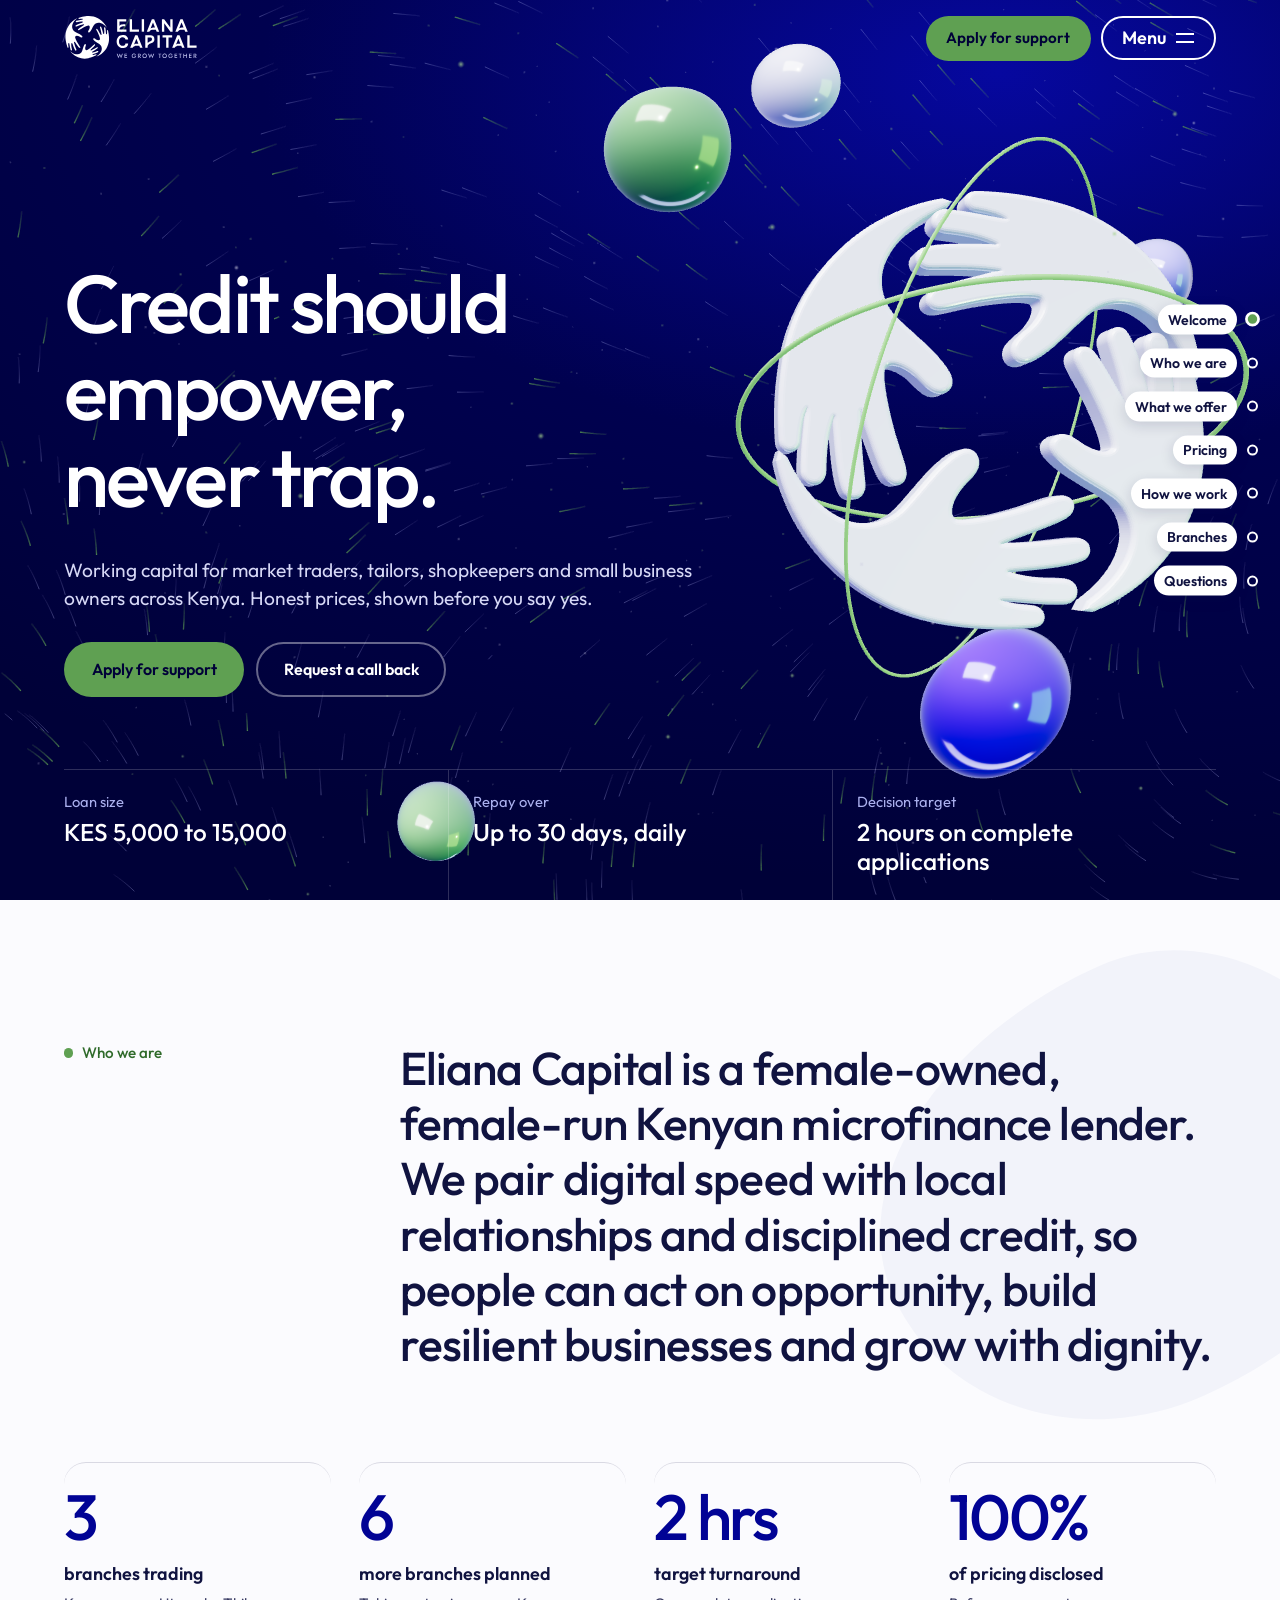
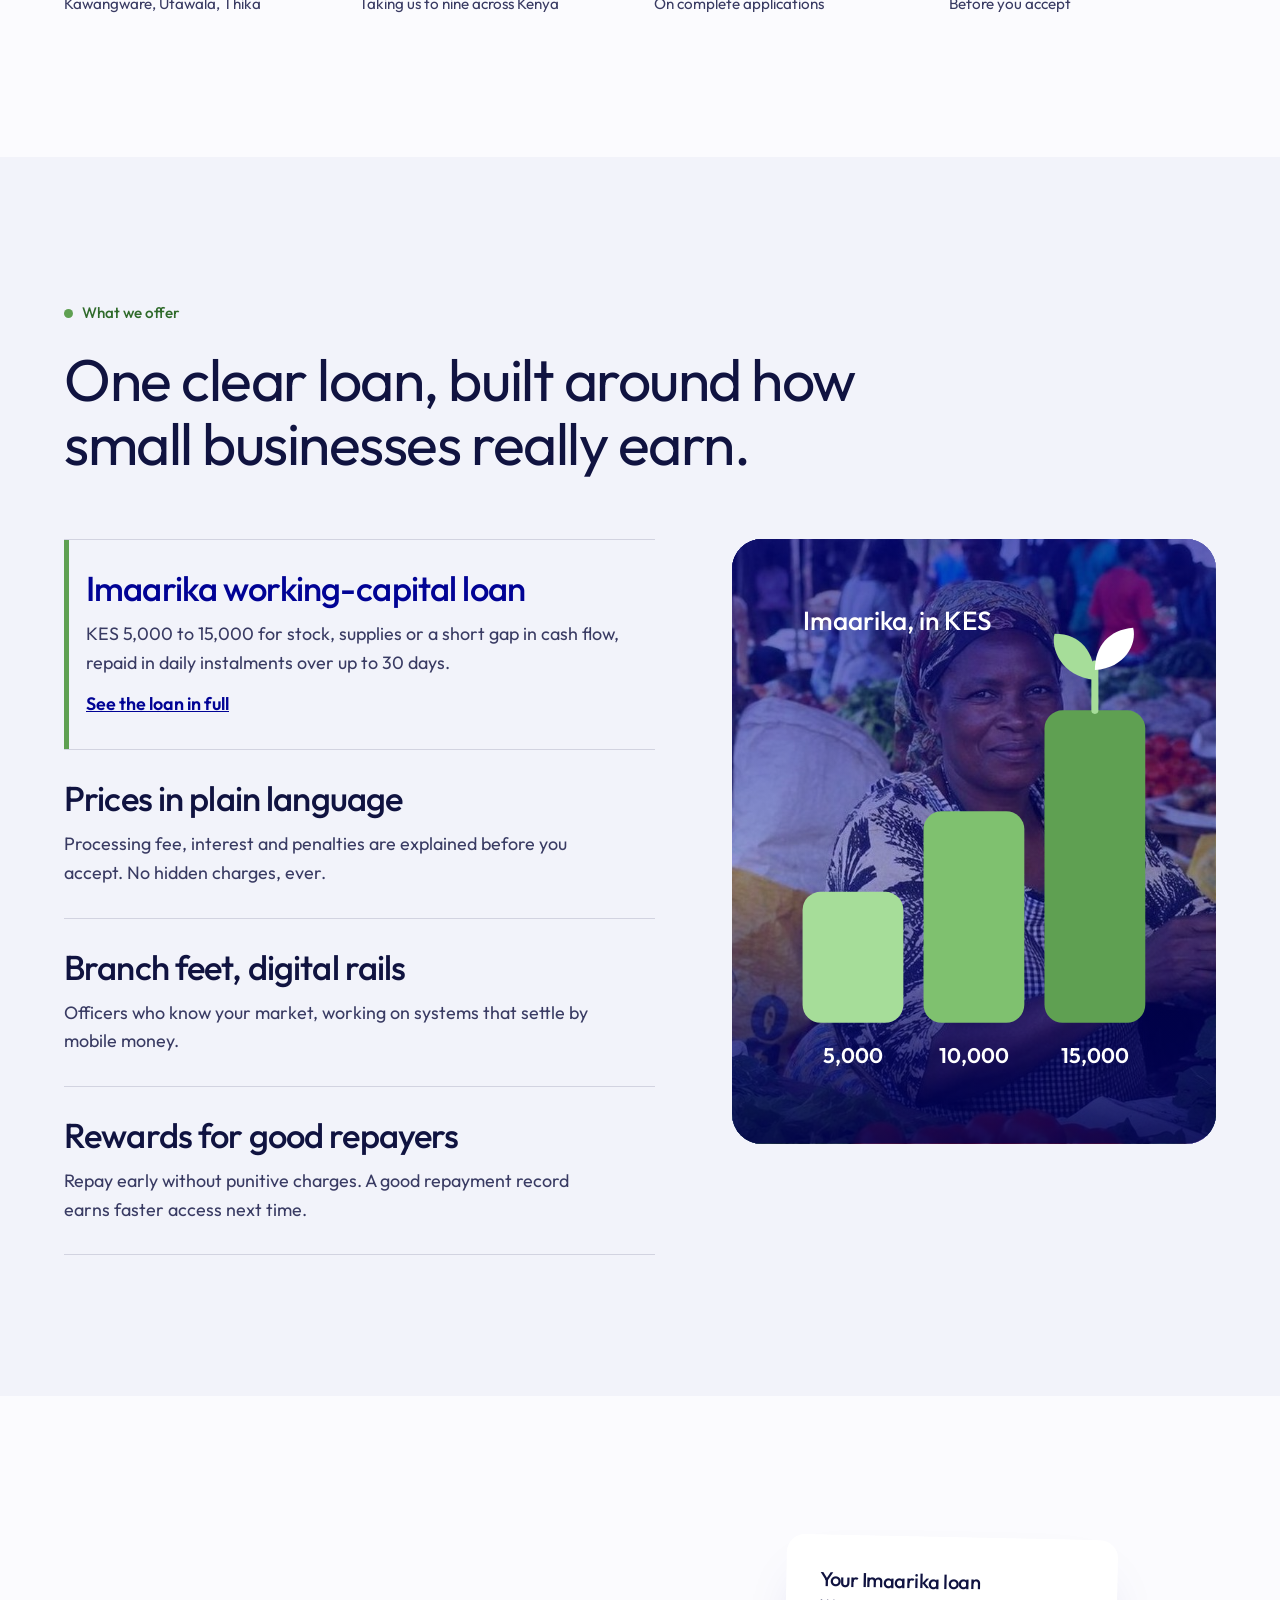
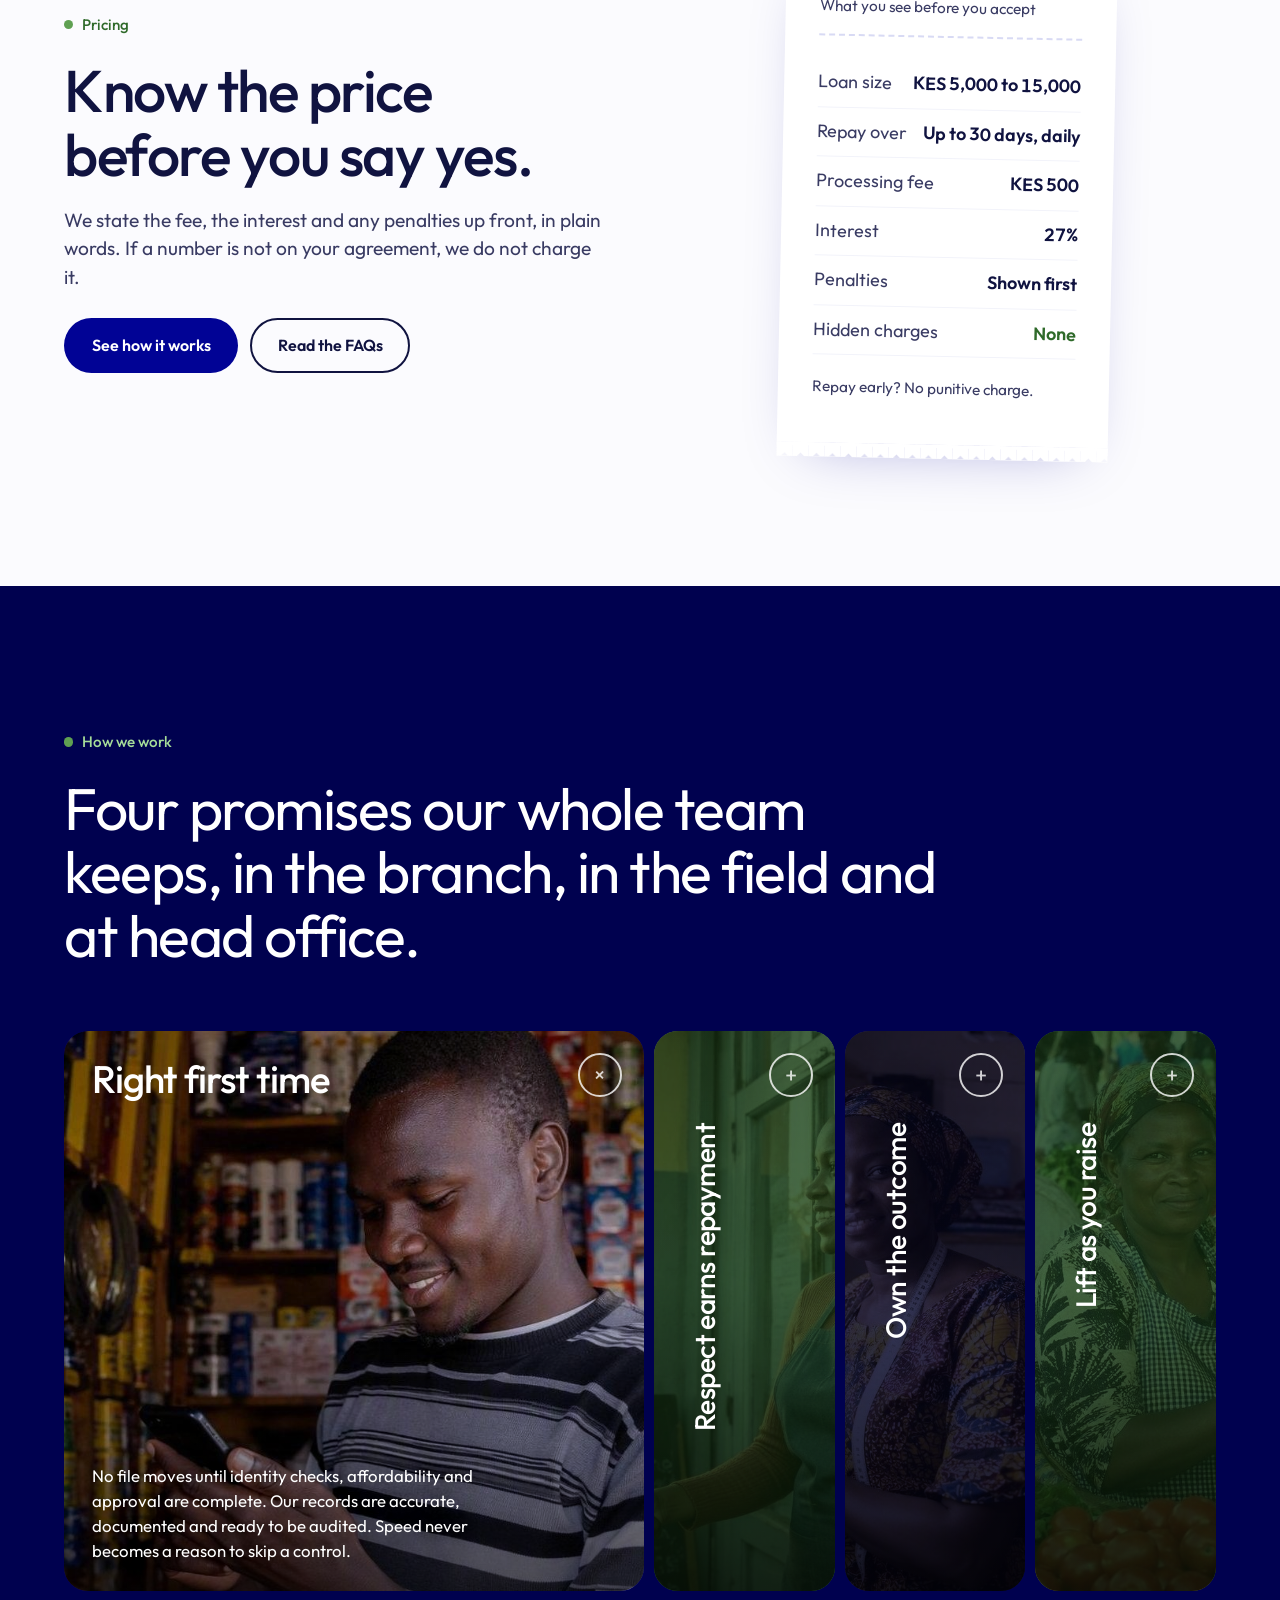
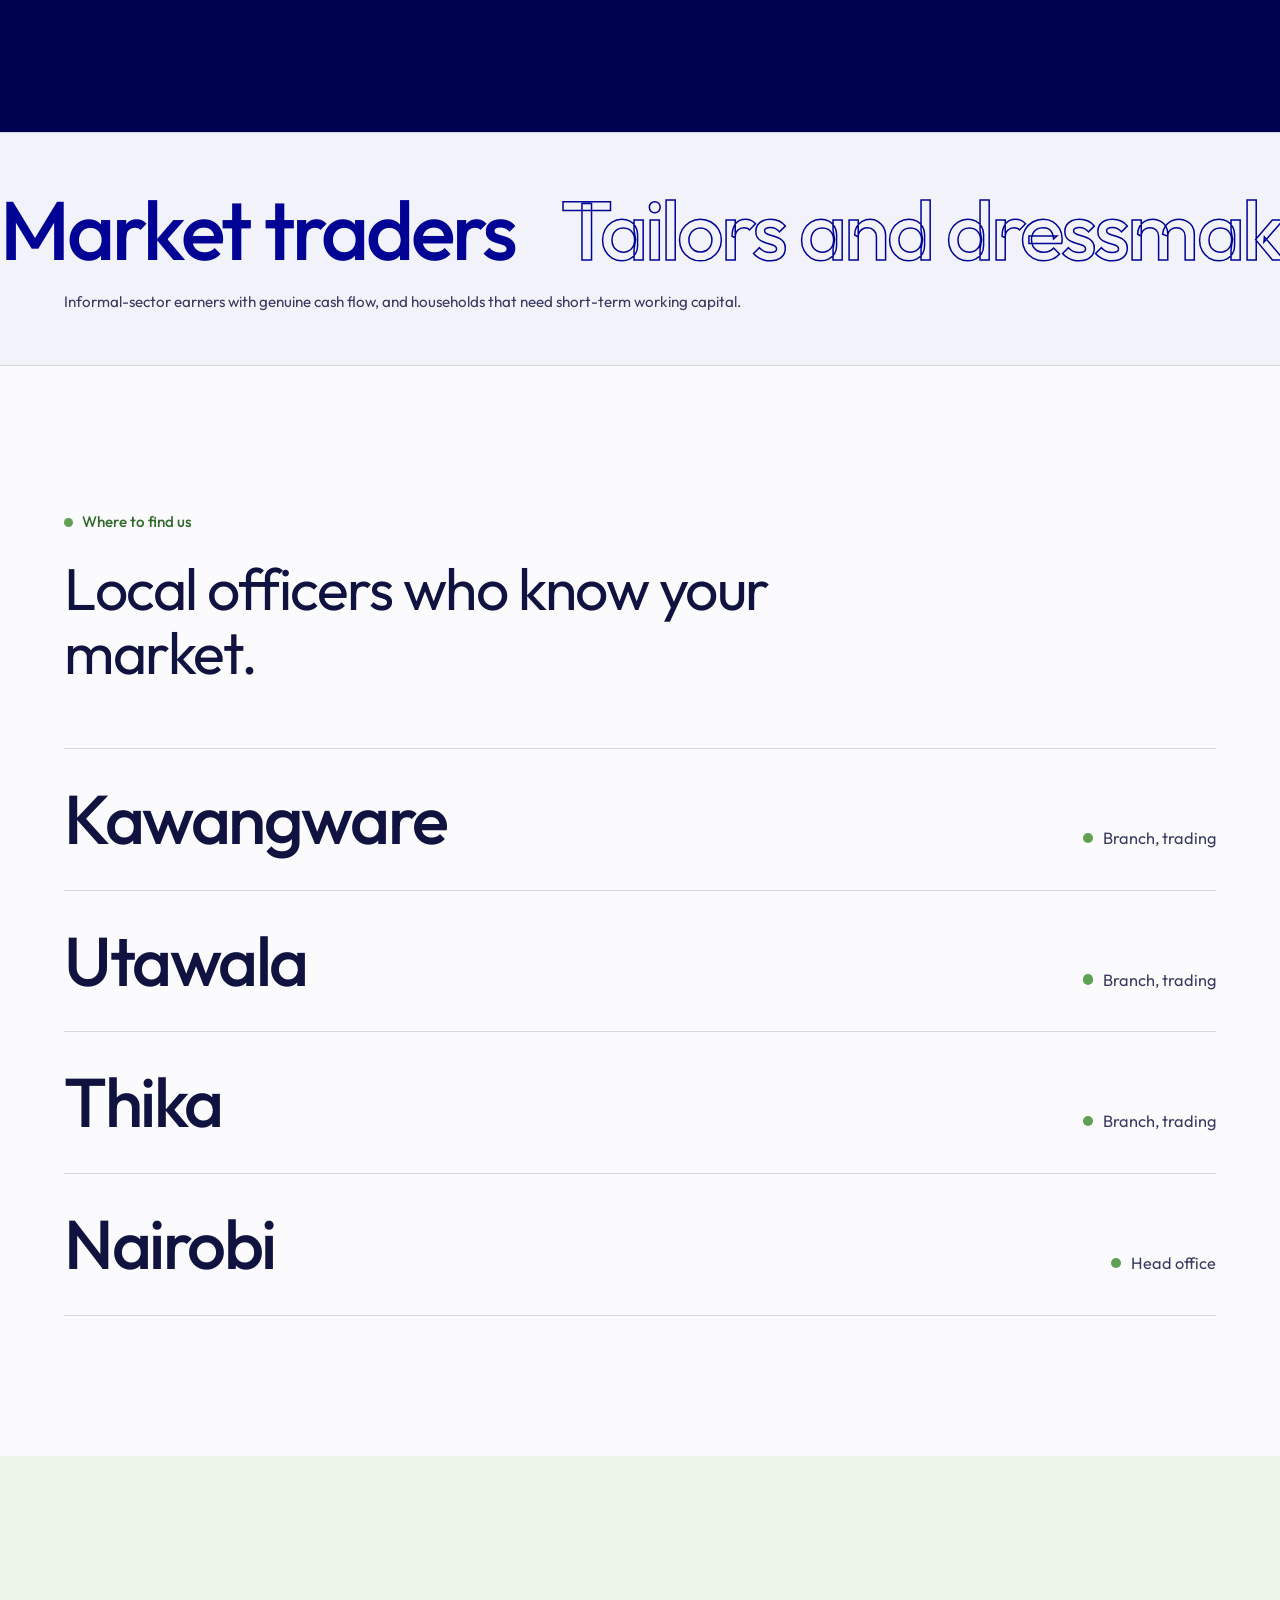
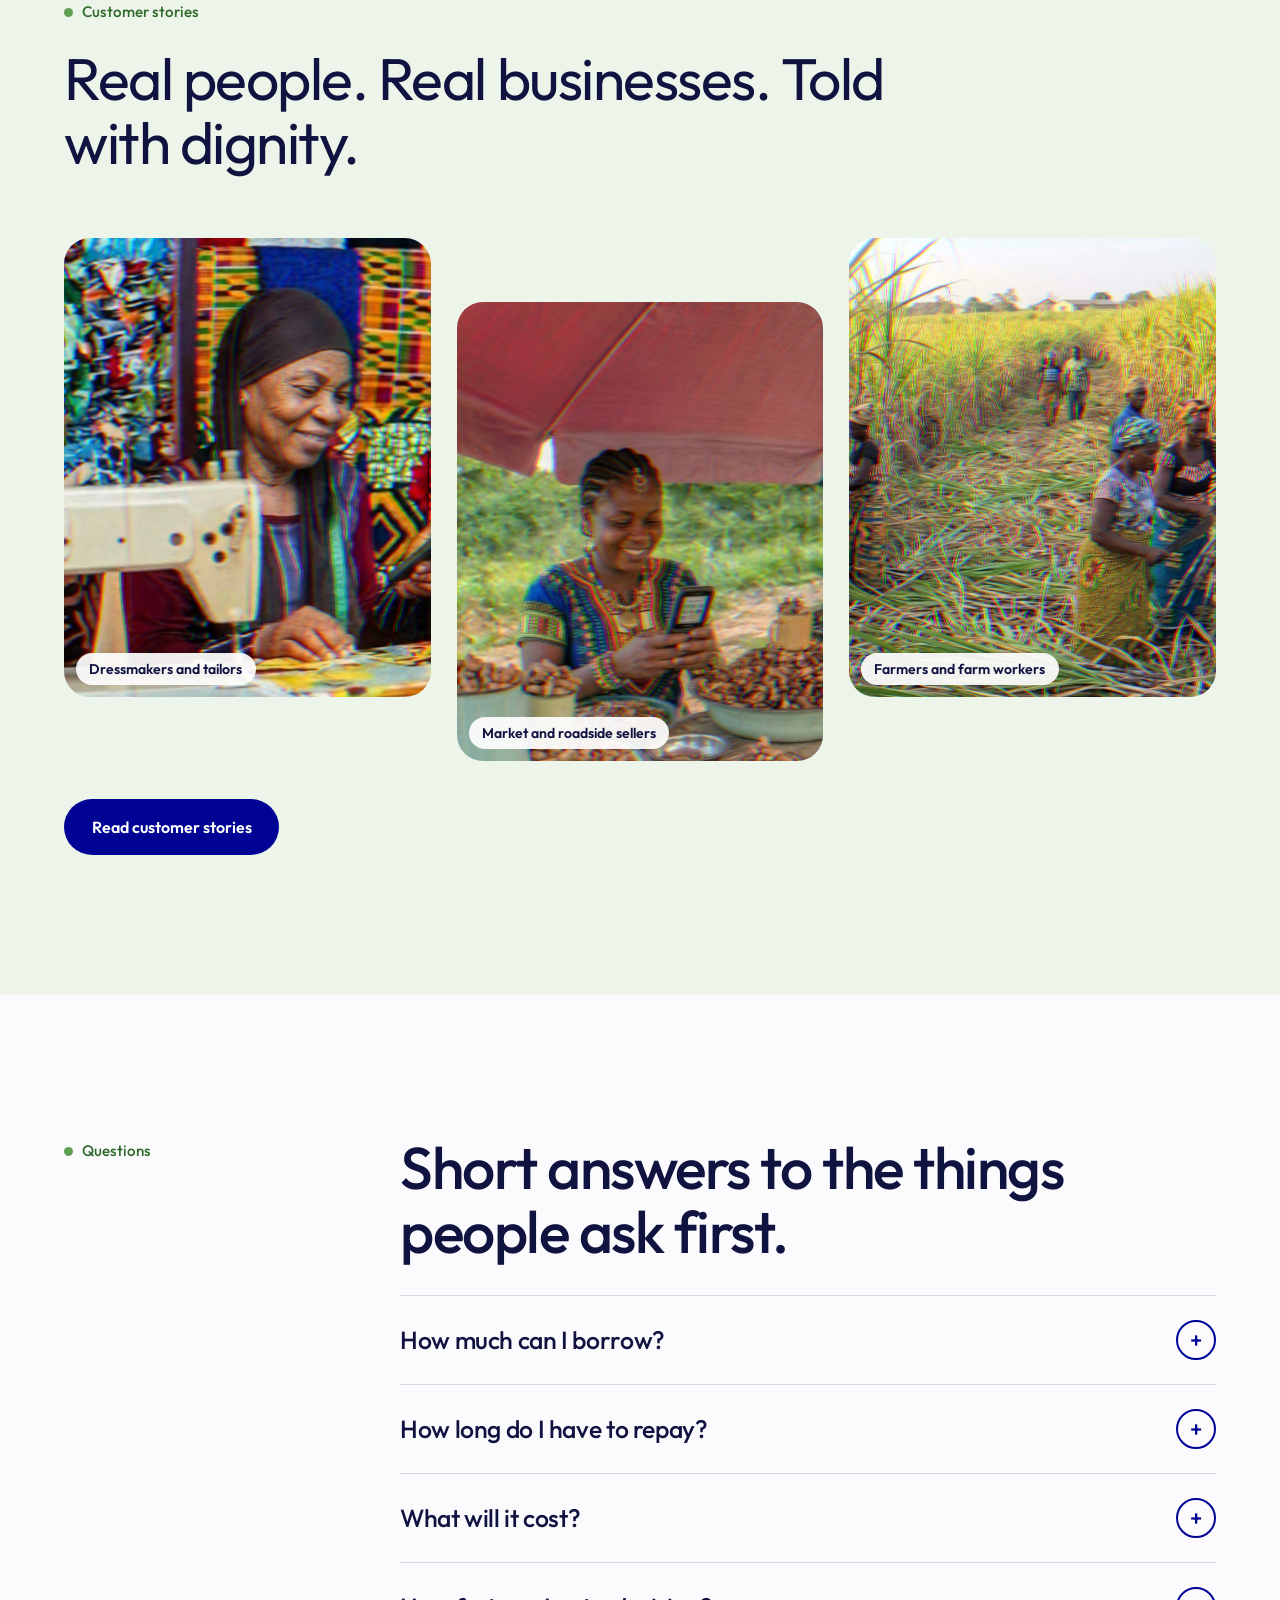
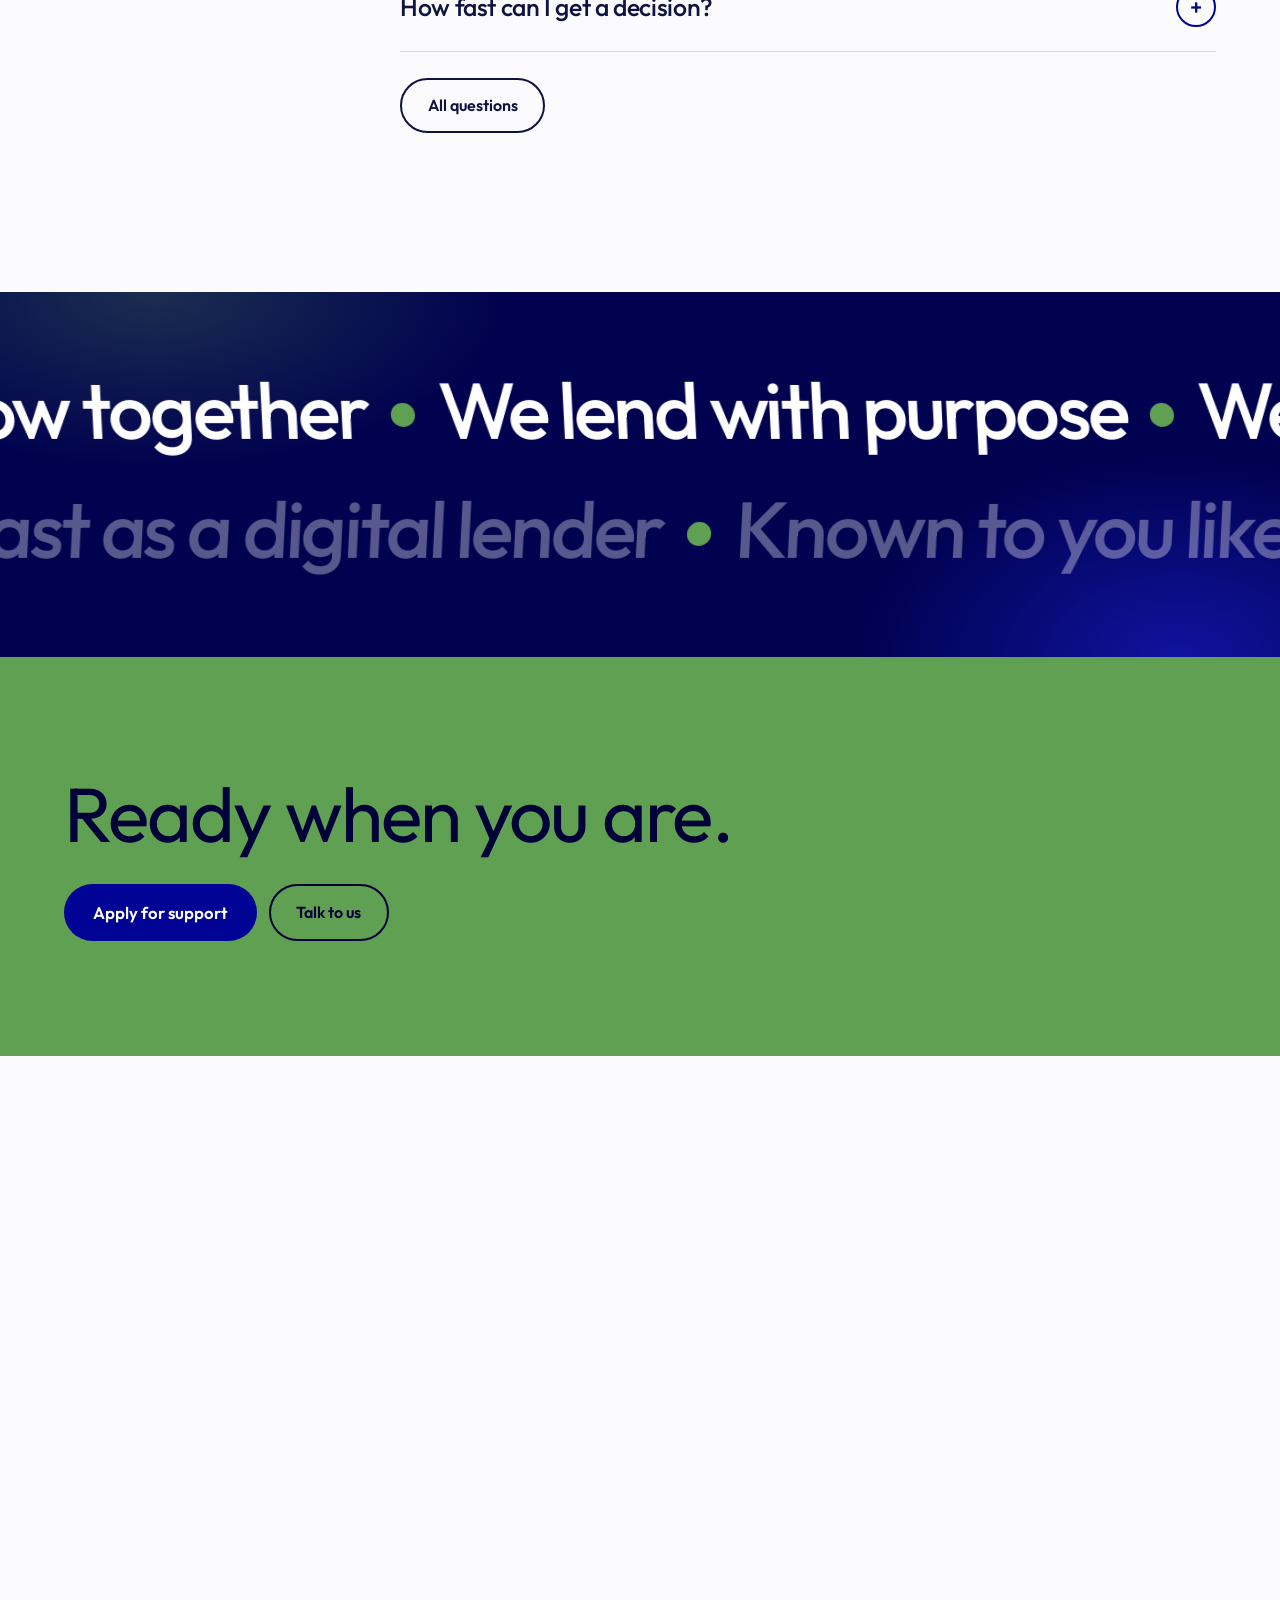
==== commit 9a25e39c: "my second commit" ====
--- a/index.html
+++ b/index.html
@@ -26,7 +26,7 @@
 </div></header>
 <nav class="menu" id="menu" aria-label="Main">
 <ul><li><a href="index.html" aria-current="page">Home</a></li><li><a href="about.html">About us</a></li><li><a href="services.html">Our services</a></li><li><a href="how-it-works.html">How it works</a></li><li><a href="customer-stories.html">Customer stories</a></li><li><a href="faqs.html">FAQs</a></li><li><a href="contact.html">Contact us</a></li></ul>
-<aside><h2>Talk to us</h2><p><a href="tel:+254700000000">+254 7XX XXX XXX</a><br><a href="https://wa.me/254700000000">WhatsApp us</a><br><a href="mailto:hello@eliana-capital.com">hello@eliana-capital.com</a></p>
+<aside><h2>Talk to us</h2><p><a href="tel:+254721881177">+254 721881177</a><br><a href="https://wa.me/254721881177">WhatsApp us</a><br><a href="mailto:support@eliana-capital.com">support@eliana-capital.com</a></p>
 <h2>Find us</h2><p>Kawangware, Utawala, Thika<br>Head office, Nairobi</p></aside>
 </nav>
 <main id="main">
@@ -62,33 +62,33 @@
 <div class="sec-head"><p class="label">What we offer</p><h2>One clear loan, built around how small businesses really earn.</h2></div>
 <div class="split"><ul class="svc-list"><li class="svc" tabindex="0"><h3>Imaarika working-capital loan</h3><p>KES 5,000 to 15,000 for stock, supplies or a short gap in cash flow, repaid in daily instalments over up to 30 days.</p><a href="services.html">See the loan in full</a></li><li class="svc" tabindex="0"><h3>Prices in plain language</h3><p>Processing fee, interest and penalties are explained before you accept. No hidden charges, ever.</p></li><li class="svc" tabindex="0"><h3>Branch feet, digital rails</h3><p>Officers who know your market, working on systems that settle by mobile money.</p></li><li class="svc" tabindex="0"><h3>Rewards for good repayers</h3><p>Repay early without punitive charges. A good repayment record earns faster access next time.</p></li></ul>
 <div class="stage" aria-hidden="false">
-<svg class="scene" viewBox="0 0 480 600" role="img" aria-label="Three bars rising from KES 5,000 to KES 15,000, topped with a sprout"><rect width="480" height="600" fill="#010395"/>
-<circle cx="380" cy="120" r="150" fill="#0a0dbd"/><circle cx="380" cy="120" r="90" fill="#1317d4"/>
+<svg class="scene" viewBox="0 0 480 600" role="img" aria-label="Three bars rising from KES 5,000 to KES 15,000, topped with a sprout, over a market trader smiling at her stall"><defs><linearGradient id="sh1" x1="0" y1="0" x2="0" y2="1"><stop offset="0" stop-color="#010395" stop-opacity=".62"/><stop offset=".55" stop-color="#010395" stop-opacity=".34"/><stop offset="1" stop-color="#00014f" stop-opacity=".9"/></linearGradient></defs>
+<rect width="480" height="600" fill="#010395"/><image class="bg" href="assets/offer-1.jpg" x="-20" y="-20" width="520" height="650" preserveAspectRatio="xMidYMid slice"/><rect width="480" height="600" fill="url(#sh1)"/>
 <rect x="70" y="350" width="100" height="130" rx="18" fill="#a6dd99"/><rect x="190" y="270" width="100" height="210" rx="18" fill="#7fc16f"/><rect x="310" y="170" width="100" height="310" rx="18" fill="#5fa052"/>
 <g fill="#fff" font-size="21" font-weight="600" text-anchor="middle"><text x="120" y="520">5,000</text><text x="240" y="520">10,000</text><text x="360" y="520">15,000</text></g>
 <text x="70" y="90" fill="#fff" font-size="26" font-weight="500">Imaarika, in KES</text>
 <g transform="translate(360 170)"><path d="M0 0 V-46" stroke="#a6dd99" stroke-width="7" stroke-linecap="round"/><path d="M0 -30 C-34 -34 -44 -62 -40 -76 C-14 -76 0 -58 0 -30Z" fill="#a6dd99"/><path d="M0 -40 C30 -42 42 -66 38 -82 C14 -80 0 -64 0 -40Z" fill="#fff"/></g></svg>
-<svg class="scene" viewBox="0 0 480 600" role="img" aria-label="A receipt listing fee, interest and no hidden charges"><rect width="480" height="600" fill="#2f6a2a"/>
-<circle cx="90" cy="520" r="170" fill="#3a7a33"/>
+<svg class="scene" viewBox="0 0 480 600" role="img" aria-label="A receipt listing fee, interest and no hidden charges, over a handshake between a shop owner and a customer"><defs><linearGradient id="sh2" x1="0" y1="0" x2="0" y2="1"><stop offset="0" stop-color="#2f6a2a" stop-opacity=".55"/><stop offset="1" stop-color="#1d4a1a" stop-opacity=".88"/></linearGradient></defs>
+<rect width="480" height="600" fill="#2f6a2a"/><image class="bg" href="assets/offer-2.jpg" x="-20" y="-20" width="520" height="650" preserveAspectRatio="xMidYMid slice"/><rect width="480" height="600" fill="url(#sh2)"/>
 <path d="M90 70 H390 V500 L367 484 L343 500 L318 484 L294 500 L270 484 L245 500 L221 484 L197 500 L172 484 L148 500 L124 484 L90 500Z" fill="#fff"/>
 <g fill="#101340" font-size="22" font-weight="600"><text x="122" y="130">Your Imaarika loan</text></g>
 <g fill="#393b63" font-size="19"><text x="122" y="200">Processing fee</text><text x="122" y="262">Interest</text><text x="122" y="324">Penalties</text><text x="122" y="386">Hidden charges</text></g>
 <g fill="#101340" font-size="19" font-weight="600" text-anchor="end"><text x="358" y="200">KES 500</text><text x="358" y="262">27%</text><text x="358" y="324">Stated first</text><text x="358" y="386" fill="#2f6a2a">None</text></g>
 <g stroke="#d8daf4" stroke-width="2" stroke-dasharray="6 6"><path d="M122 150 H358"/></g>
 <circle cx="240" cy="440" r="26" fill="#5fa052"/><path d="M227 440 l9 10 l18 -21" stroke="#fff" stroke-width="6" fill="none" stroke-linecap="round" stroke-linejoin="round"/></svg>
-<svg class="scene" viewBox="0 0 480 600" role="img" aria-label="Branch locations connected to a mobile phone"><rect width="480" height="600" fill="#d8daf4"/>
-<circle cx="240" cy="300" r="210" fill="#e6e7f8"/><circle cx="240" cy="300" r="140" fill="#eff0fb"/>
-<g stroke="#010395" stroke-width="3" stroke-dasharray="3 9" stroke-linecap="round" fill="none"><path d="M96 150 Q170 230 210 280"/><path d="M96 450 Q170 380 210 330"/><path d="M400 120 Q330 210 285 270"/></g>
+<svg class="scene" viewBox="0 0 480 600" role="img" aria-label="Branch locations in Kawangware, Utawala and Thika connected to a mobile phone, over the Nairobi skyline at sunset"><defs><linearGradient id="sh3" x1="0" y1="0" x2="0" y2="1"><stop offset="0" stop-color="#010395" stop-opacity=".5"/><stop offset=".6" stop-color="#010395" stop-opacity=".42"/><stop offset="1" stop-color="#00014f" stop-opacity=".88"/></linearGradient></defs>
+<rect width="480" height="600" fill="#010395"/><image class="bg" href="assets/offer-3.jpg" x="-20" y="-20" width="520" height="650" preserveAspectRatio="xMidYMid slice"/><rect width="480" height="600" fill="url(#sh3)"/>
+<g stroke="#fff" stroke-width="3" stroke-dasharray="3 9" stroke-linecap="round" fill="none" opacity=".9"><path d="M96 150 Q170 230 210 280"/><path d="M96 450 Q170 380 210 330"/><path d="M400 120 Q330 210 285 270"/></g>
 <g fill="#5fa052"><circle cx="96" cy="150" r="22"/><circle cx="96" cy="450" r="22"/><circle cx="400" cy="120" r="22"/></g><g fill="#fff"><circle cx="96" cy="150" r="8"/><circle cx="96" cy="450" r="8"/><circle cx="400" cy="120" r="8"/></g>
-<g fill="#101340" font-size="18" font-weight="600"><text x="126" y="157">Kawangware</text><text x="126" y="457">Utawala</text><text x="300" y="100" >Thika</text></g>
-<rect x="195" y="230" width="100" height="190" rx="20" fill="#010395"/><rect x="205" y="250" width="80" height="140" rx="8" fill="#fff"/><circle cx="245" cy="406" r="6" fill="#d8daf4"/>
+<g fill="#fff" font-size="18" font-weight="600" style="paint-order:stroke;stroke:rgba(0,1,79,.55);stroke-width:4px"><text x="126" y="157">Kawangware</text><text x="126" y="457">Utawala</text><text x="300" y="100">Thika</text></g>
+<rect x="195" y="230" width="100" height="190" rx="20" fill="#010395" stroke="#fff" stroke-opacity=".7" stroke-width="3"/><rect x="205" y="250" width="80" height="140" rx="8" fill="#fff"/><circle cx="245" cy="406" r="6" fill="#d8daf4"/>
 <rect x="215" y="268" width="60" height="10" rx="5" fill="#d8daf4"/><rect x="215" y="290" width="40" height="10" rx="5" fill="#d8daf4"/><rect x="215" y="322" width="60" height="42" rx="10" fill="#5fa052"/></svg>
-<svg class="scene" viewBox="0 0 480 600" role="img" aria-label="Steps climbing upward, one step per loan"><rect width="480" height="600" fill="#00014f"/>
-<circle cx="120" cy="140" r="120" fill="#0a0dbd" opacity=".7"/>
+<svg class="scene" viewBox="0 0 480 600" role="img" aria-label="Steps climbing upward, one step per loan, over a field being harvested"><defs><linearGradient id="sh4" x1="0" y1="0" x2="0" y2="1"><stop offset="0" stop-color="#00014f" stop-opacity=".78"/><stop offset=".5" stop-color="#010395" stop-opacity=".4"/><stop offset="1" stop-color="#00014f" stop-opacity=".9"/></linearGradient></defs>
+<rect width="480" height="600" fill="#00014f"/><image class="bg" href="assets/offer-4.jpg" x="-20" y="-20" width="520" height="650" preserveAspectRatio="xMidYMid slice"/><rect width="480" height="600" fill="url(#sh4)"/>
 <rect x="60" y="400" width="90" height="120" rx="14" fill="#a6dd99"/><rect x="160" y="340" width="90" height="180" rx="14" fill="#7fc16f"/><rect x="260" y="270" width="90" height="250" rx="14" fill="#5fa052"/><rect x="360" y="190" width="70" height="330" rx="14" fill="#fff"/>
 <g stroke="#a6dd99" stroke-width="3" stroke-dasharray="3 9" stroke-linecap="round" fill="none"><path d="M105 370 Q140 300 205 310"/><path d="M205 310 Q250 250 305 240"/><path d="M305 240 Q340 170 395 160"/></g>
 <circle cx="395" cy="150" r="22" fill="#5fa052"/><path d="M384 150 l8 9 l16 -19" stroke="#fff" stroke-width="5" fill="none" stroke-linecap="round" stroke-linejoin="round"/>
-<text x="60" y="80" fill="#fff" font-size="26" font-weight="500">Each good repayment</text><text x="60" y="112" fill="#cfd1f3" font-size="22">opens the next door faster</text></svg>
+<text x="60" y="80" fill="#fff" font-size="26" font-weight="500">Each good repayment</text><text x="60" y="112" fill="#e3e5fa" font-size="22">opens the next door faster</text></svg>
 </div></div>
 </div></section>
 
--- a/css/styles.css
+++ b/css/styles.css
@@ -711,3 +711,9 @@
 .vel-group span{font-weight:500;letter-spacing:-.04em;line-height:1.3;padding:.04em .2em .14em;color:#fff}
 .vel-group i{width:.3em;height:.3em;margin:0 .1em;background:var(--green)}
 .vel-row--out span{color:rgba(255,255,255,.34);-webkit-text-stroke:0}
+
+/* What we offer: photo backgrounds behind the scenes, with a slow drift while a scene is showing */
+.scene .bg{transform-box:fill-box;transform-origin:50% 50%}
+.scene.is-on .bg{animation:offer-drift 16s ease-in-out infinite alternate}
+@keyframes offer-drift{from{transform:scale(1.02) translate(0,0)}to{transform:scale(1.12) translate(-1.5%,-1.5%)}}
+@media (prefers-reduced-motion:reduce){.scene.is-on .bg{animation:none}}
